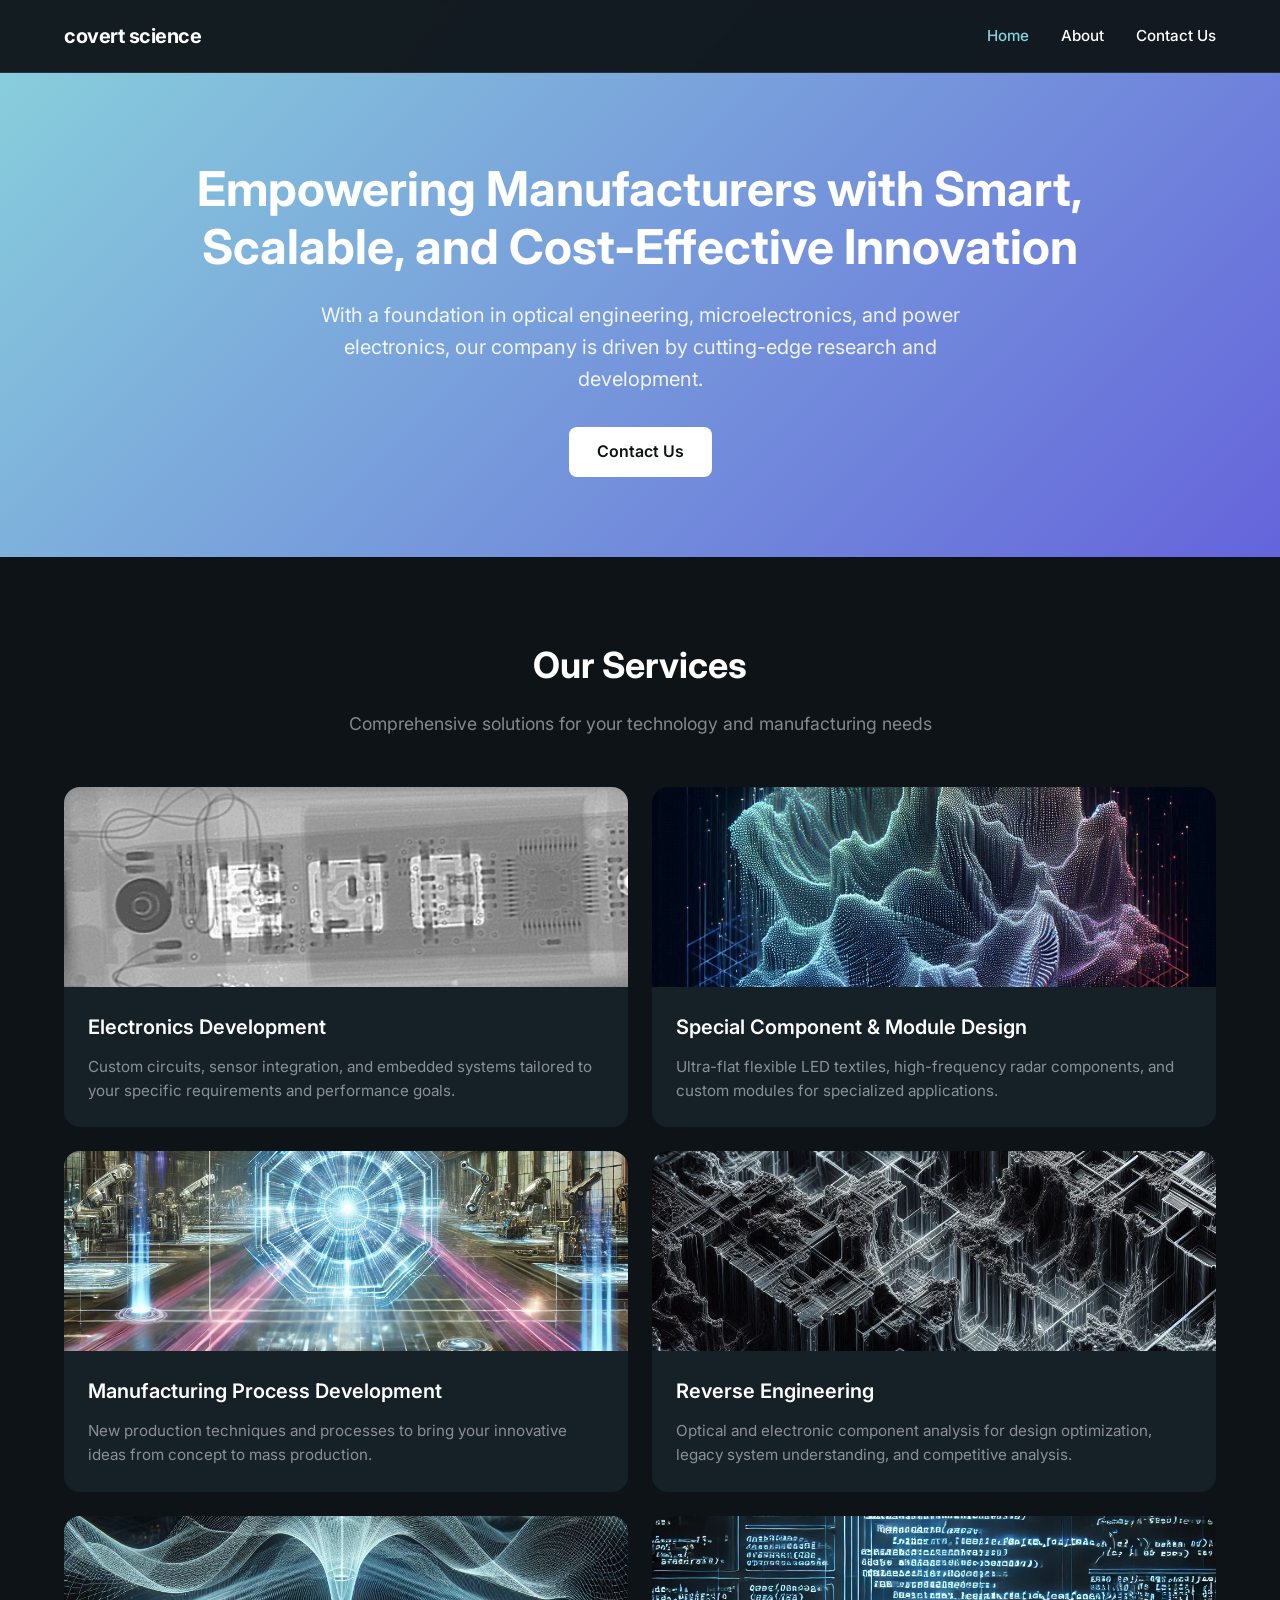
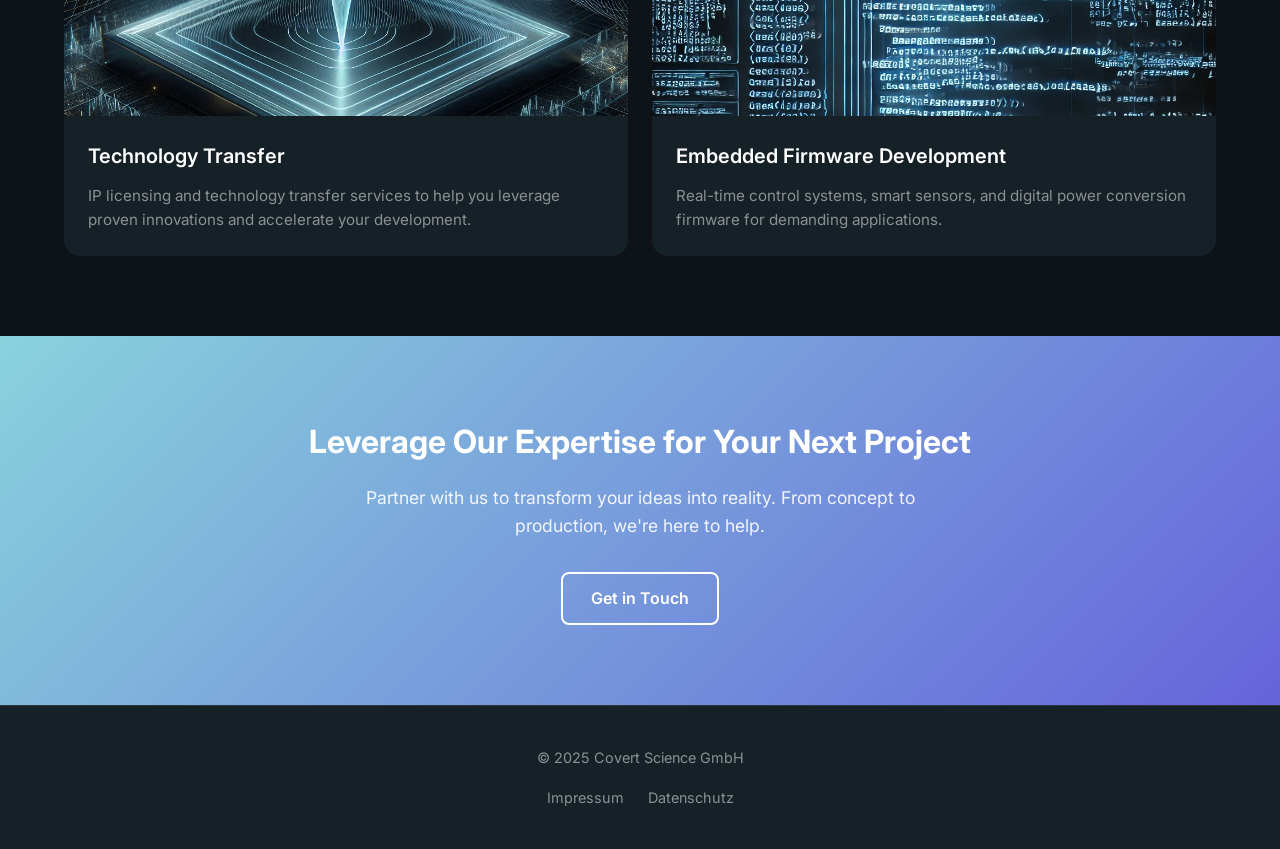
==== index.html @ 9d53fb8f "Initial commit: Covert Science static website Static HTML/CSS recreation of covert.science Framer si" ====
<!DOCTYPE html>
<html lang="en">
<head>
    <meta charset="UTF-8">
    <meta name="viewport" content="width=device-width, initial-scale=1.0">
    <title>Covert Science - Smart, Scalable, and Cost-Effective Innovation</title>
    <meta name="description" content="Empowering Manufacturers with Smart, Scalable, and Cost-Effective Innovation. Optical engineering, microelectronics, power electronics, and advanced materials research.">
    <link rel="icon" type="image/svg+xml" href="images/favicon.svg">
    <link rel="preconnect" href="https://fonts.googleapis.com">
    <link rel="preconnect" href="https://fonts.gstatic.com" crossorigin>
    <link href="https://fonts.googleapis.com/css2?family=Inter:wght@400;500;600;700&display=swap" rel="stylesheet">
    <link rel="stylesheet" href="css/style.css">
</head>
<body>
    <!-- Navigation -->
    <nav class="nav">
        <div class="nav-container">
            <a href="index.html" class="nav-logo">covert science</a>
            <button class="nav-toggle" aria-label="Toggle menu">
                <span></span>
                <span></span>
                <span></span>
            </button>
            <ul class="nav-links">
                <li><a href="index.html" class="active">Home</a></li>
                <li><a href="about-us.html">About</a></li>
                <li><a href="contact-us.html">Contact Us</a></li>
            </ul>
        </div>
    </nav>

    <!-- Hero Section -->
    <section class="hero">
        <div class="hero-content">
            <h1>Empowering Manufacturers with Smart, Scalable, and Cost-Effective Innovation</h1>
            <p>With a foundation in optical engineering, microelectronics, and power electronics, our company is driven by cutting-edge research and development.</p>
            <a href="contact-us.html" class="btn btn-primary">Contact Us</a>
        </div>
    </section>

    <!-- Services Section -->
    <section class="section section-dark">
        <div class="container">
            <h2 class="section-title">Our Services</h2>
            <p class="section-subtitle">Comprehensive solutions for your technology and manufacturing needs</p>

            <div class="services-grid">
                <!-- Electronics Development -->
                <div class="service-card">
                    <img src="images/electronics-development.png" alt="Electronics Development" class="service-card-image">
                    <div class="service-card-content">
                        <h3>Electronics Development</h3>
                        <p>Custom circuits, sensor integration, and embedded systems tailored to your specific requirements and performance goals.</p>
                    </div>
                </div>

                <!-- Special Component & Module Design -->
                <div class="service-card">
                    <img src="images/component-design.jpg" alt="Special Component & Module Design" class="service-card-image">
                    <div class="service-card-content">
                        <h3>Special Component & Module Design</h3>
                        <p>Ultra-flat flexible LED textiles, high-frequency radar components, and custom modules for specialized applications.</p>
                    </div>
                </div>

                <!-- Manufacturing Process Development -->
                <div class="service-card">
                    <img src="images/manufacturing-process.webp" alt="Manufacturing Process Development" class="service-card-image">
                    <div class="service-card-content">
                        <h3>Manufacturing Process Development</h3>
                        <p>New production techniques and processes to bring your innovative ideas from concept to mass production.</p>
                    </div>
                </div>

                <!-- Reverse Engineering -->
                <div class="service-card">
                    <img src="images/reverse-engineering.jpg" alt="Reverse Engineering" class="service-card-image">
                    <div class="service-card-content">
                        <h3>Reverse Engineering</h3>
                        <p>Optical and electronic component analysis for design optimization, legacy system understanding, and competitive analysis.</p>
                    </div>
                </div>

                <!-- Technology Transfer -->
                <div class="service-card">
                    <img src="images/technology-transfer.jpg" alt="Technology Transfer" class="service-card-image">
                    <div class="service-card-content">
                        <h3>Technology Transfer</h3>
                        <p>IP licensing and technology transfer services to help you leverage proven innovations and accelerate your development.</p>
                    </div>
                </div>

                <!-- Embedded Firmware Development -->
                <div class="service-card">
                    <img src="images/firmware-development.webp" alt="Embedded Firmware Development" class="service-card-image">
                    <div class="service-card-content">
                        <h3>Embedded Firmware Development</h3>
                        <p>Real-time control systems, smart sensors, and digital power conversion firmware for demanding applications.</p>
                    </div>
                </div>
            </div>
        </div>
    </section>

    <!-- CTA Section -->
    <section class="cta">
        <div class="container">
            <h2>Leverage Our Expertise for Your Next Project</h2>
            <p>Partner with us to transform your ideas into reality. From concept to production, we're here to help.</p>
            <a href="contact-us.html" class="btn btn-outline">Get in Touch</a>
        </div>
    </section>

    <!-- Footer -->
    <footer class="footer">
        <div class="footer-content">
            <p class="footer-copyright">&copy; 2025 Covert Science GmbH</p>
            <div class="footer-links">
                <a href="impressum.html">Impressum</a>
                <a href="datenschutz.html">Datenschutz</a>
            </div>
        </div>
    </footer>

    <script>
        // Mobile menu toggle
        document.querySelector('.nav-toggle').addEventListener('click', function() {
            document.querySelector('.nav-links').classList.toggle('active');
        });
    </script>
</body>
</html>
---- css/style.css ----
/* CSS Reset and Base Styles */
*, *::before, *::after {
    box-sizing: border-box;
    margin: 0;
    padding: 0;
}

:root {
    --bg-primary: #0d1317;
    --bg-card: #162027;
    --bg-input: #333a3d;
    --accent-cyan: #89d2dc;
    --accent-purple: #6564db;
    --accent-blue: #0099ff;
    --text-white: #ffffff;
    --text-muted: rgba(255, 255, 255, 0.5);
    --text-placeholder: #71828a;
    --gradient: linear-gradient(135deg, var(--accent-cyan) 0%, var(--accent-purple) 100%);
    --font-primary: 'Inter', -apple-system, BlinkMacSystemFont, 'Segoe UI', Roboto, sans-serif;
    --max-width: 1200px;
}

html {
    scroll-behavior: smooth;
}

body {
    font-family: var(--font-primary);
    background-color: var(--bg-primary);
    color: var(--text-white);
    line-height: 1.6;
    min-height: 100vh;
}

a {
    color: var(--accent-blue);
    text-decoration: none;
    transition: opacity 0.2s ease;
}

a:hover {
    opacity: 0.8;
}

img {
    max-width: 100%;
    height: auto;
    display: block;
}

/* Container */
.container {
    max-width: var(--max-width);
    margin: 0 auto;
    padding: 0 24px;
}

/* Navigation */
.nav {
    position: fixed;
    top: 0;
    left: 0;
    right: 0;
    z-index: 1000;
    background: rgba(13, 19, 23, 0.95);
    backdrop-filter: blur(10px);
    border-bottom: 1px solid rgba(255, 255, 255, 0.1);
}

.nav-container {
    max-width: var(--max-width);
    margin: 0 auto;
    padding: 0 24px;
    display: flex;
    justify-content: space-between;
    align-items: center;
    height: 72px;
}

.nav-logo {
    font-size: 1.25rem;
    font-weight: 700;
    color: var(--text-white);
    text-decoration: none;
    letter-spacing: -0.5px;
}

.nav-logo:hover {
    opacity: 1;
}

.nav-links {
    display: flex;
    gap: 32px;
    list-style: none;
}

.nav-links a {
    color: var(--text-white);
    font-size: 0.95rem;
    font-weight: 500;
    text-decoration: none;
    transition: color 0.2s ease;
}

.nav-links a:hover {
    color: var(--accent-cyan);
    opacity: 1;
}

.nav-links a.active {
    color: var(--accent-cyan);
}

/* Mobile Menu */
.nav-toggle {
    display: none;
    flex-direction: column;
    gap: 5px;
    background: none;
    border: none;
    cursor: pointer;
    padding: 5px;
}

.nav-toggle span {
    display: block;
    width: 24px;
    height: 2px;
    background: var(--text-white);
    transition: transform 0.3s ease;
}

/* Hero Section */
.hero {
    background: var(--gradient);
    padding: 160px 24px 80px;
    text-align: center;
    min-height: 500px;
    display: flex;
    align-items: center;
    justify-content: center;
}

.hero-content {
    max-width: 900px;
    margin: 0 auto;
}

.hero h1 {
    font-size: 3rem;
    font-weight: 700;
    line-height: 1.2;
    margin-bottom: 24px;
    color: var(--text-white);
}

.hero p {
    font-size: 1.25rem;
    color: rgba(255, 255, 255, 0.9);
    margin-bottom: 32px;
    max-width: 700px;
    margin-left: auto;
    margin-right: auto;
}

.btn {
    display: inline-block;
    padding: 12px 28px;
    font-size: 1rem;
    font-weight: 600;
    border-radius: 8px;
    cursor: pointer;
    transition: all 0.2s ease;
    text-decoration: none;
    border: none;
}

.btn-primary {
    background: var(--text-white);
    color: var(--bg-primary);
}

.btn-primary:hover {
    background: rgba(255, 255, 255, 0.9);
    transform: translateY(-2px);
    opacity: 1;
}

.btn-outline {
    background: transparent;
    color: var(--text-white);
    border: 2px solid var(--text-white);
}

.btn-outline:hover {
    background: var(--text-white);
    color: var(--bg-primary);
    opacity: 1;
}

/* Section Styling */
.section {
    padding: 80px 24px;
}

.section-dark {
    background: var(--bg-primary);
}

.section-card {
    background: var(--bg-card);
}

.section-title {
    font-size: 2.25rem;
    font-weight: 700;
    text-align: center;
    margin-bottom: 16px;
}

.section-subtitle {
    font-size: 1.1rem;
    color: var(--text-muted);
    text-align: center;
    max-width: 600px;
    margin: 0 auto 48px;
}

/* Services Grid */
.services-grid {
    display: grid;
    grid-template-columns: repeat(2, 1fr);
    gap: 24px;
    max-width: var(--max-width);
    margin: 0 auto;
}

.service-card {
    background: var(--bg-card);
    border-radius: 16px;
    overflow: hidden;
    transition: transform 0.3s ease, box-shadow 0.3s ease;
}

.service-card:hover {
    transform: translateY(-4px);
    box-shadow: 0 20px 40px rgba(0, 0, 0, 0.3);
}

.service-card-image {
    width: 100%;
    height: 200px;
    object-fit: cover;
}

.service-card-content {
    padding: 24px;
}

.service-card h3 {
    font-size: 1.25rem;
    font-weight: 600;
    margin-bottom: 12px;
    color: var(--text-white);
}

.service-card p {
    font-size: 0.95rem;
    color: var(--text-muted);
    line-height: 1.6;
}

/* CTA Section */
.cta {
    background: var(--gradient);
    padding: 80px 24px;
    text-align: center;
}

.cta h2 {
    font-size: 2rem;
    font-weight: 700;
    margin-bottom: 16px;
    color: var(--text-white);
}

.cta p {
    font-size: 1.1rem;
    color: rgba(255, 255, 255, 0.9);
    max-width: 600px;
    margin: 0 auto 32px;
}

/* About Page */
.about-hero {
    background: var(--gradient);
    padding: 160px 24px 80px;
    text-align: center;
}

.about-hero h1 {
    font-size: 2.5rem;
    font-weight: 700;
    margin-bottom: 16px;
}

.about-hero p {
    font-size: 1.1rem;
    color: rgba(255, 255, 255, 0.9);
    max-width: 700px;
    margin: 0 auto;
}

.about-content {
    max-width: 800px;
    margin: 0 auto;
}

.about-section {
    margin-bottom: 48px;
}

.about-section h2 {
    font-size: 1.5rem;
    font-weight: 600;
    margin-bottom: 16px;
    color: var(--accent-cyan);
}

.about-section p {
    font-size: 1rem;
    color: var(--text-muted);
    line-height: 1.8;
    margin-bottom: 16px;
}

.about-section ul {
    list-style: none;
    padding: 0;
}

.about-section li {
    font-size: 1rem;
    color: var(--text-muted);
    padding: 8px 0;
    padding-left: 24px;
    position: relative;
}

.about-section li::before {
    content: '';
    position: absolute;
    left: 0;
    top: 50%;
    transform: translateY(-50%);
    width: 8px;
    height: 8px;
    background: var(--gradient);
    border-radius: 50%;
}

/* Contact Page */
.contact-hero {
    background: var(--gradient);
    padding: 160px 24px 80px;
    text-align: center;
}

.contact-hero h1 {
    font-size: 2.5rem;
    font-weight: 700;
    margin-bottom: 16px;
}

.contact-hero p {
    font-size: 1.1rem;
    color: rgba(255, 255, 255, 0.9);
}

.contact-form-container {
    max-width: 600px;
    margin: 0 auto;
}

.form-group {
    margin-bottom: 24px;
}

.form-group label {
    display: block;
    font-size: 0.9rem;
    font-weight: 500;
    margin-bottom: 8px;
    color: var(--text-white);
}

.form-group input,
.form-group textarea {
    width: 100%;
    padding: 12px 16px;
    font-size: 1rem;
    font-family: var(--font-primary);
    background: var(--bg-input);
    border: 2px solid transparent;
    border-radius: 8px;
    color: var(--text-white);
    transition: border-color 0.2s ease;
}

.form-group input::placeholder,
.form-group textarea::placeholder {
    color: var(--text-placeholder);
}

.form-group input:focus,
.form-group textarea:focus {
    outline: none;
    border-color: var(--accent-blue);
}

.form-group textarea {
    min-height: 150px;
    resize: vertical;
}

.form-submit {
    text-align: center;
}

.form-submit .btn {
    min-width: 240px;
    height: 50px;
}

/* Legal Pages */
.legal-hero {
    background: var(--gradient);
    padding: 160px 24px 60px;
    text-align: center;
}

.legal-hero h1 {
    font-size: 2.5rem;
    font-weight: 700;
}

.legal-content {
    max-width: 800px;
    margin: 0 auto;
}

.legal-content h2 {
    font-size: 1.5rem;
    font-weight: 600;
    margin-top: 40px;
    margin-bottom: 16px;
    color: var(--accent-cyan);
}

.legal-content h3 {
    font-size: 1.25rem;
    font-weight: 600;
    margin-top: 32px;
    margin-bottom: 12px;
    color: var(--text-white);
}

.legal-content p {
    font-size: 1rem;
    color: var(--text-muted);
    line-height: 1.8;
    margin-bottom: 16px;
}

.legal-content ul {
    list-style: disc;
    padding-left: 24px;
    margin-bottom: 16px;
}

.legal-content li {
    font-size: 1rem;
    color: var(--text-muted);
    line-height: 1.8;
    margin-bottom: 8px;
}

.legal-content a {
    color: var(--accent-blue);
    text-decoration: underline;
}

/* Footer */
.footer {
    background: var(--bg-card);
    padding: 40px 24px;
    text-align: center;
    border-top: 1px solid rgba(255, 255, 255, 0.1);
}

.footer-content {
    max-width: var(--max-width);
    margin: 0 auto;
}

.footer-copyright {
    font-size: 0.9rem;
    color: var(--text-muted);
    margin-bottom: 16px;
}

.footer-links {
    display: flex;
    justify-content: center;
    gap: 24px;
}

.footer-links a {
    font-size: 0.9rem;
    color: var(--text-muted);
    text-decoration: none;
    transition: color 0.2s ease;
}

.footer-links a:hover {
    color: var(--text-white);
    opacity: 1;
}

/* Page Header (for inner pages) */
.page-header {
    padding-top: 72px;
}

/* Responsive Design */
@media (max-width: 1024px) {
    .hero h1 {
        font-size: 2.5rem;
    }

    .services-grid {
        gap: 20px;
    }

    .section-title {
        font-size: 2rem;
    }
}

@media (max-width: 768px) {
    .nav-links {
        display: none;
        position: absolute;
        top: 72px;
        left: 0;
        right: 0;
        background: rgba(13, 19, 23, 0.98);
        flex-direction: column;
        padding: 24px;
        gap: 16px;
        border-bottom: 1px solid rgba(255, 255, 255, 0.1);
    }

    .nav-links.active {
        display: flex;
    }

    .nav-toggle {
        display: flex;
    }

    .hero {
        padding: 140px 20px 60px;
        min-height: auto;
    }

    .hero h1 {
        font-size: 2rem;
    }

    .hero p {
        font-size: 1rem;
    }

    .section {
        padding: 60px 20px;
    }

    .section-title {
        font-size: 1.75rem;
    }

    .services-grid {
        grid-template-columns: 1fr;
        gap: 16px;
    }

    .service-card-image {
        height: 180px;
    }

    .cta h2 {
        font-size: 1.5rem;
    }

    .about-hero h1,
    .contact-hero h1,
    .legal-hero h1 {
        font-size: 2rem;
    }

    .footer-links {
        flex-direction: column;
        gap: 12px;
    }
}

@media (max-width: 480px) {
    .nav-container {
        padding: 0 16px;
    }

    .hero h1 {
        font-size: 1.75rem;
    }

    .btn {
        padding: 10px 24px;
        font-size: 0.95rem;
    }

    .service-card-content {
        padding: 20px;
    }

    .service-card h3 {
        font-size: 1.1rem;
    }
}
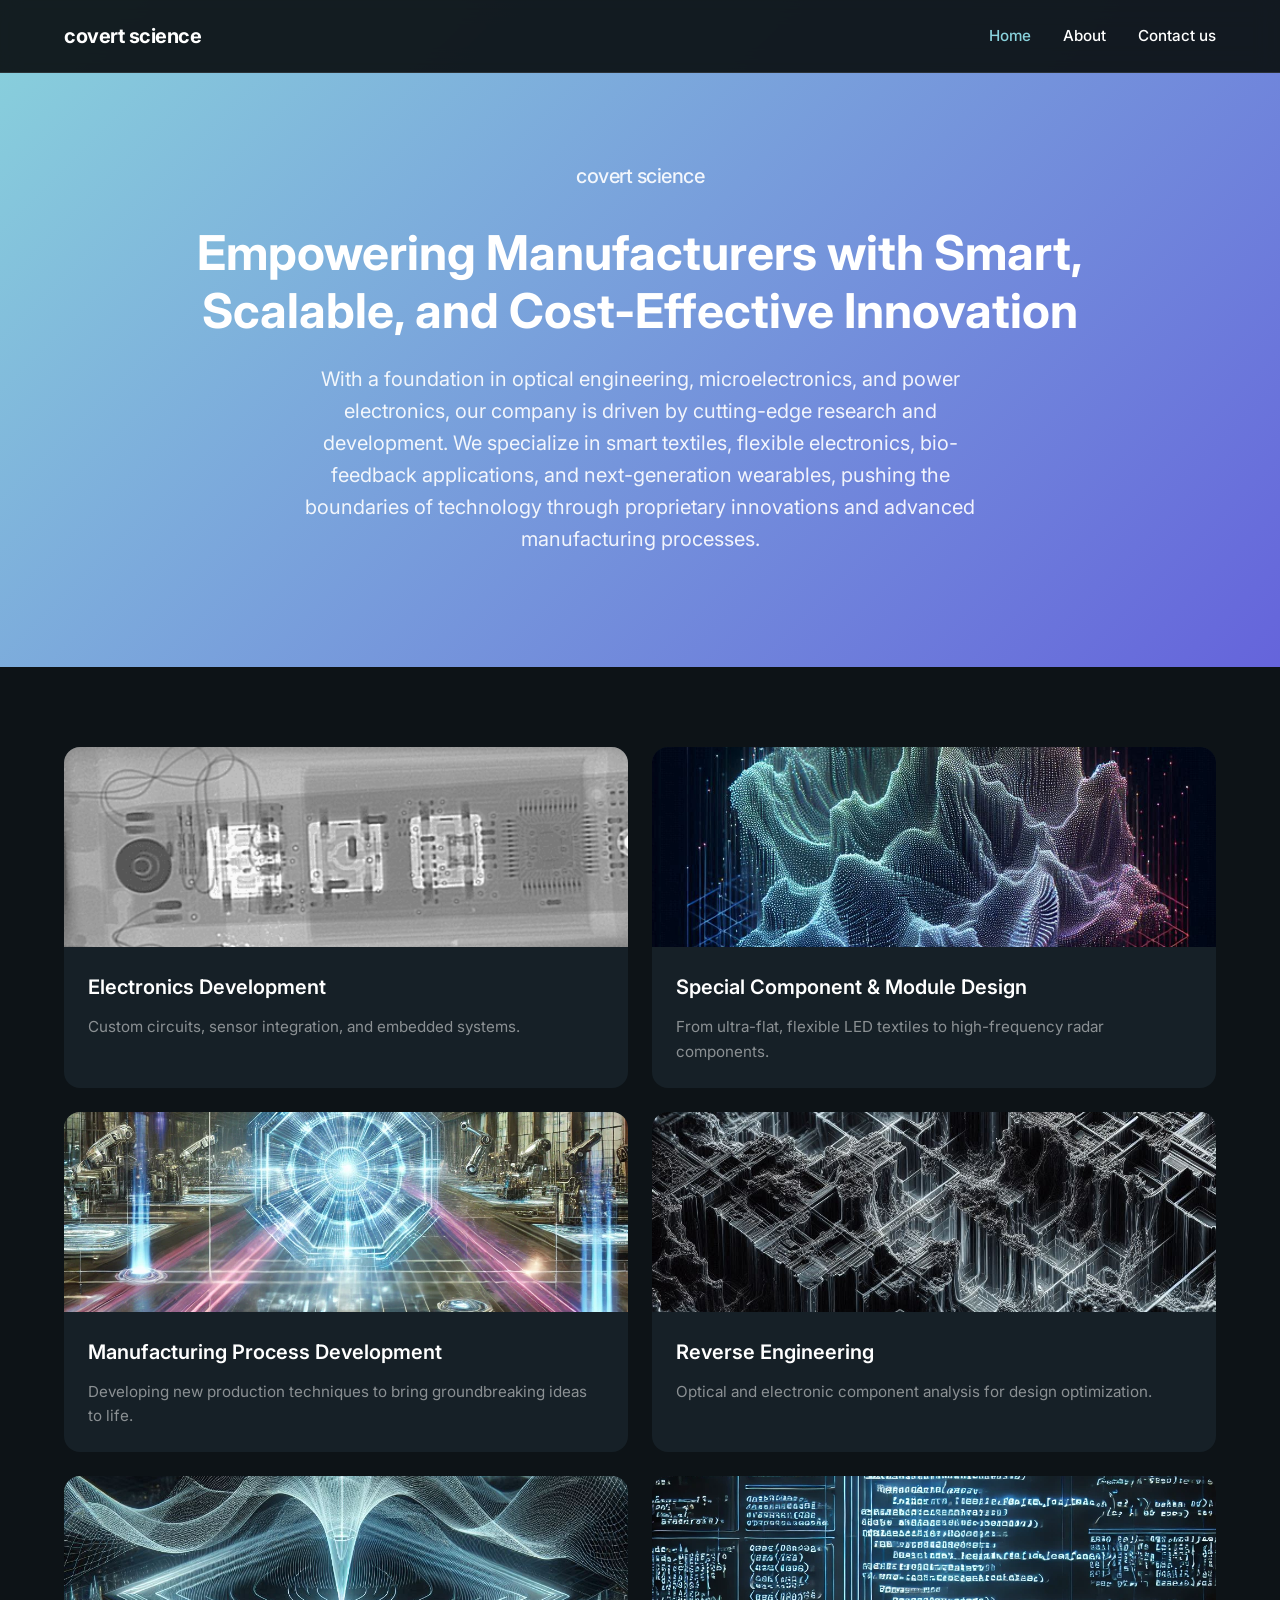
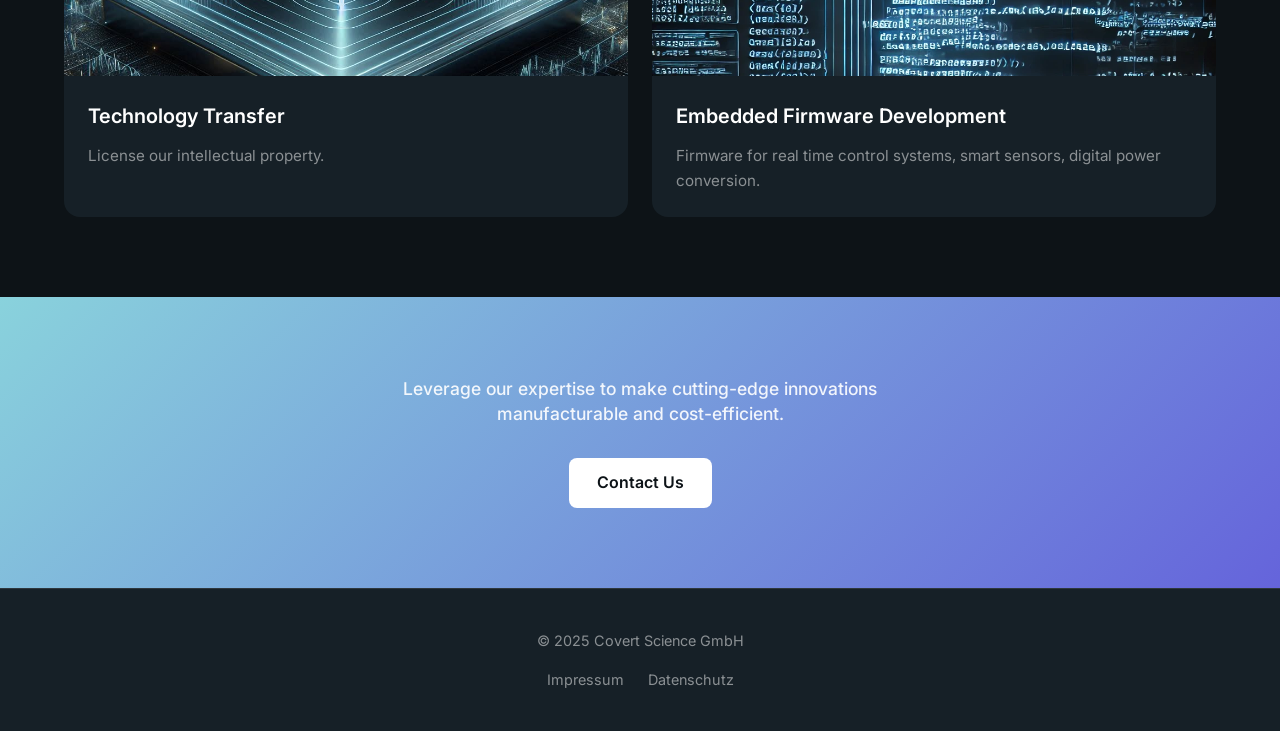
==== commit 9d7bcb42: "Fix content to match original covert.science site - Add "covert science" brand text to hero section " ====
--- a/index.html
+++ b/index.html
@@ -24,7 +24,7 @@
             <ul class="nav-links">
                 <li><a href="index.html" class="active">Home</a></li>
                 <li><a href="about-us.html">About</a></li>
-                <li><a href="contact-us.html">Contact Us</a></li>
+                <li><a href="contact-us.html">Contact us</a></li>
             </ul>
         </div>
     </nav>
@@ -32,25 +32,22 @@
     <!-- Hero Section -->
     <section class="hero">
         <div class="hero-content">
+            <p class="hero-brand">covert science</p>
             <h1>Empowering Manufacturers with Smart, Scalable, and Cost-Effective Innovation</h1>
-            <p>With a foundation in optical engineering, microelectronics, and power electronics, our company is driven by cutting-edge research and development.</p>
-            <a href="contact-us.html" class="btn btn-primary">Contact Us</a>
+            <p>With a foundation in optical engineering, microelectronics, and power electronics, our company is driven by cutting-edge research and development. We specialize in smart textiles, flexible electronics, bio-feedback applications, and next-generation wearables, pushing the boundaries of technology through proprietary innovations and advanced manufacturing processes.</p>
         </div>
     </section>
 
     <!-- Services Section -->
     <section class="section section-dark">
         <div class="container">
-            <h2 class="section-title">Our Services</h2>
-            <p class="section-subtitle">Comprehensive solutions for your technology and manufacturing needs</p>
-
             <div class="services-grid">
                 <!-- Electronics Development -->
                 <div class="service-card">
                     <img src="images/electronics-development.png" alt="Electronics Development" class="service-card-image">
                     <div class="service-card-content">
                         <h3>Electronics Development</h3>
-                        <p>Custom circuits, sensor integration, and embedded systems tailored to your specific requirements and performance goals.</p>
+                        <p>Custom circuits, sensor integration, and embedded systems.</p>
                     </div>
                 </div>
 
@@ -59,7 +56,7 @@
                     <img src="images/component-design.jpg" alt="Special Component & Module Design" class="service-card-image">
                     <div class="service-card-content">
                         <h3>Special Component & Module Design</h3>
-                        <p>Ultra-flat flexible LED textiles, high-frequency radar components, and custom modules for specialized applications.</p>
+                        <p>From ultra-flat, flexible LED textiles to high-frequency radar components.</p>
                     </div>
                 </div>
 
@@ -68,7 +65,7 @@
                     <img src="images/manufacturing-process.webp" alt="Manufacturing Process Development" class="service-card-image">
                     <div class="service-card-content">
                         <h3>Manufacturing Process Development</h3>
-                        <p>New production techniques and processes to bring your innovative ideas from concept to mass production.</p>
+                        <p>Developing new production techniques to bring groundbreaking ideas to life.</p>
                     </div>
                 </div>
 
@@ -77,7 +74,7 @@
                     <img src="images/reverse-engineering.jpg" alt="Reverse Engineering" class="service-card-image">
                     <div class="service-card-content">
                         <h3>Reverse Engineering</h3>
-                        <p>Optical and electronic component analysis for design optimization, legacy system understanding, and competitive analysis.</p>
+                        <p>Optical and electronic component analysis for design optimization.</p>
                     </div>
                 </div>
 
@@ -86,7 +83,7 @@
                     <img src="images/technology-transfer.jpg" alt="Technology Transfer" class="service-card-image">
                     <div class="service-card-content">
                         <h3>Technology Transfer</h3>
-                        <p>IP licensing and technology transfer services to help you leverage proven innovations and accelerate your development.</p>
+                        <p>License our intellectual property.</p>
                     </div>
                 </div>
 
@@ -95,7 +92,7 @@
                     <img src="images/firmware-development.webp" alt="Embedded Firmware Development" class="service-card-image">
                     <div class="service-card-content">
                         <h3>Embedded Firmware Development</h3>
-                        <p>Real-time control systems, smart sensors, and digital power conversion firmware for demanding applications.</p>
+                        <p>Firmware for real time control systems, smart sensors, digital power conversion.</p>
                     </div>
                 </div>
             </div>
@@ -105,9 +102,8 @@
     <!-- CTA Section -->
     <section class="cta">
         <div class="container">
-            <h2>Leverage Our Expertise for Your Next Project</h2>
-            <p>Partner with us to transform your ideas into reality. From concept to production, we're here to help.</p>
-            <a href="contact-us.html" class="btn btn-outline">Get in Touch</a>
+            <p class="cta-text">Leverage our expertise to make cutting-edge innovations manufacturable and cost-efficient.</p>
+            <a href="contact-us.html" class="btn btn-primary">Contact Us</a>
         </div>
     </section>
 
--- a/css/style.css
+++ b/css/style.css
@@ -147,6 +147,14 @@
     margin: 0 auto;
 }
 
+.hero-brand {
+    font-size: 1.5rem;
+    font-weight: 500;
+    color: var(--text-white);
+    margin-bottom: 16px;
+    letter-spacing: -0.5px;
+}
+
 .hero h1 {
     font-size: 3rem;
     font-weight: 700;
@@ -290,6 +298,15 @@
     color: rgba(255, 255, 255, 0.9);
     max-width: 600px;
     margin: 0 auto 32px;
+}
+
+.cta-text {
+    font-size: 1.5rem;
+    font-weight: 500;
+    color: var(--text-white);
+    max-width: 700px;
+    margin: 0 auto 32px;
+    line-height: 1.4;
 }
 
 /* About Page */
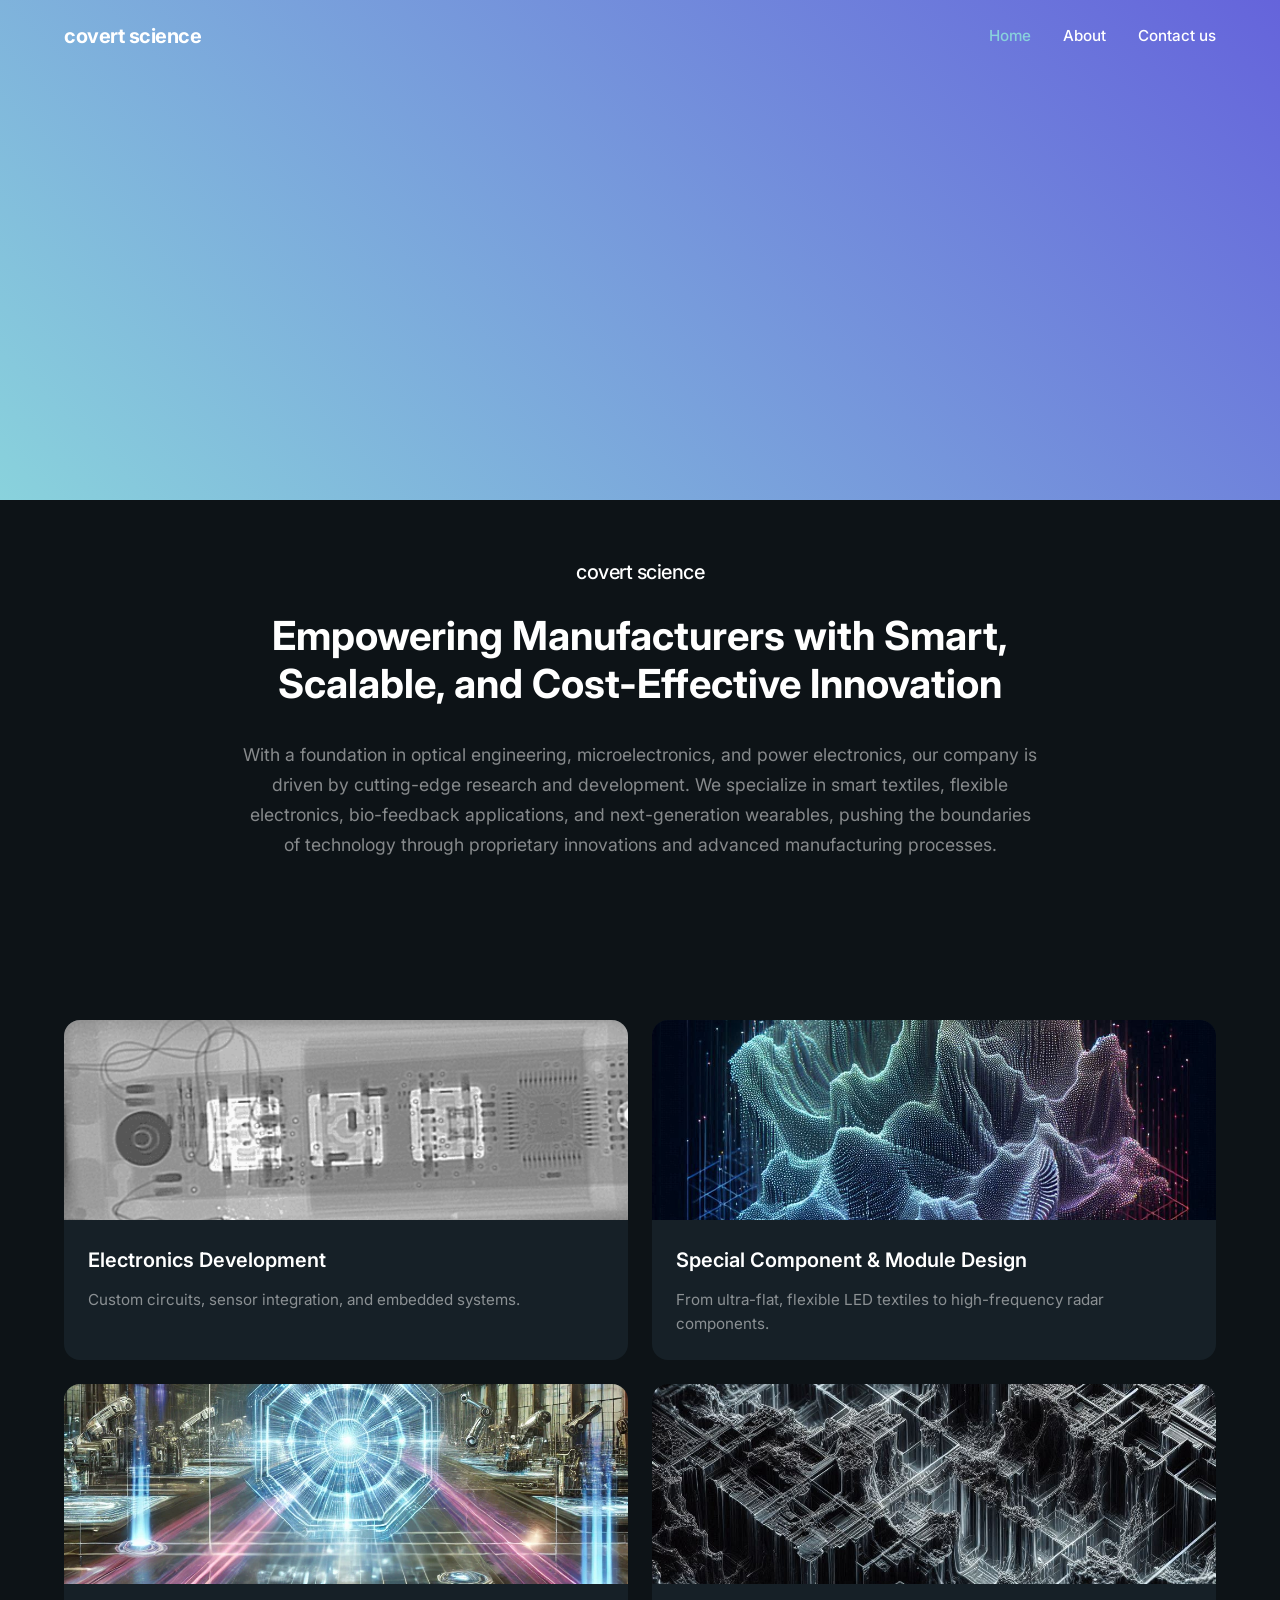
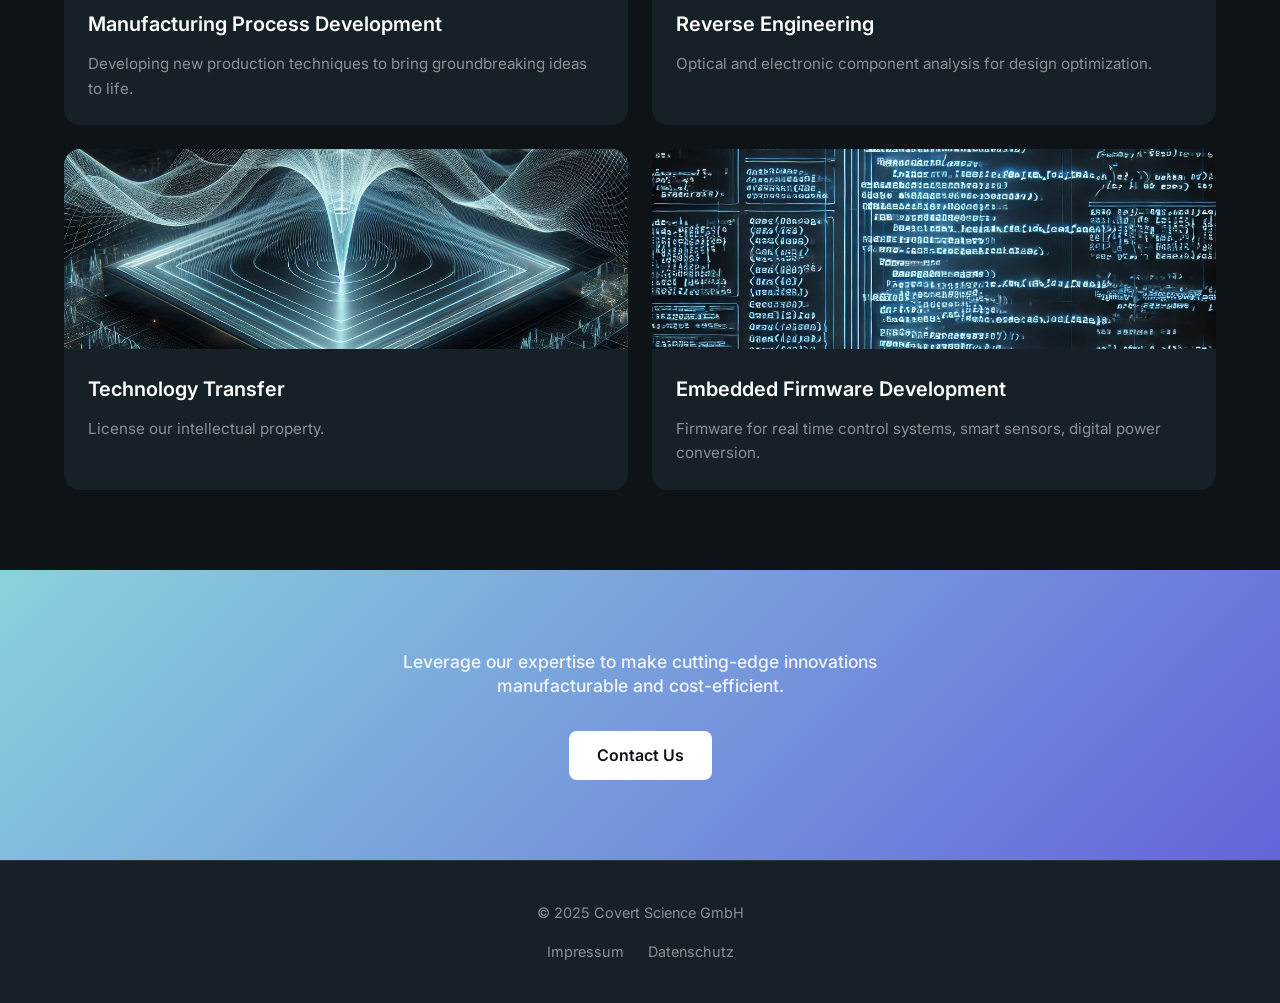
==== commit da22d4cb: "Fix hero section layout to match original Framer site - Split hero into gradient banner (500px) + da" ====
--- a/index.html
+++ b/index.html
@@ -29,12 +29,15 @@
         </div>
     </nav>
 
-    <!-- Hero Section -->
-    <section class="hero">
-        <div class="hero-content">
+    <!-- Hero Gradient Banner -->
+    <section class="hero-gradient"></section>
+
+    <!-- Hero Content Section -->
+    <section class="hero-content-section">
+        <div class="container">
             <p class="hero-brand">covert science</p>
-            <h1>Empowering Manufacturers with Smart, Scalable, and Cost-Effective Innovation</h1>
-            <p>With a foundation in optical engineering, microelectronics, and power electronics, our company is driven by cutting-edge research and development. We specialize in smart textiles, flexible electronics, bio-feedback applications, and next-generation wearables, pushing the boundaries of technology through proprietary innovations and advanced manufacturing processes.</p>
+            <h1 class="hero-headline">Empowering Manufacturers with Smart, Scalable, and Cost-Effective Innovation</h1>
+            <p class="hero-description">With a foundation in optical engineering, microelectronics, and power electronics, our company is driven by cutting-edge research and development. We specialize in smart textiles, flexible electronics, bio-feedback applications, and next-generation wearables, pushing the boundaries of technology through proprietary innovations and advanced manufacturing processes.</p>
         </div>
     </section>
 
--- a/css/style.css
+++ b/css/style.css
@@ -55,13 +55,19 @@
     padding: 0 24px;
 }
 
-/* Navigation */
+/* Navigation - Homepage */
 .nav {
-    position: fixed;
+    position: absolute;
     top: 0;
     left: 0;
     right: 0;
     z-index: 1000;
+    background: transparent;
+}
+
+/* Navigation - Inner pages (fixed with background) */
+.nav-fixed {
+    position: fixed;
     background: rgba(13, 19, 23, 0.95);
     backdrop-filter: blur(10px);
     border-bottom: 1px solid rgba(255, 255, 255, 0.1);
@@ -131,45 +137,45 @@
     transition: transform 0.3s ease;
 }
 
-/* Hero Section */
-.hero {
-    background: var(--gradient);
-    padding: 160px 24px 80px;
-    text-align: center;
-    min-height: 500px;
-    display: flex;
-    align-items: center;
-    justify-content: center;
-}
-
-.hero-content {
-    max-width: 900px;
-    margin: 0 auto;
+/* Hero Gradient Banner */
+.hero-gradient {
+    background: linear-gradient(45deg, var(--accent-cyan) 0%, var(--accent-purple) 100%);
+    height: 500px;
+    width: 100%;
+}
+
+/* Hero Content Section */
+.hero-content-section {
+    background: var(--bg-primary);
+    padding: 56px 24px 80px;
+    text-align: center;
 }
 
 .hero-brand {
-    font-size: 1.5rem;
+    font-size: 1.25rem;
     font-weight: 500;
     color: var(--text-white);
-    margin-bottom: 16px;
+    margin-bottom: 24px;
     letter-spacing: -0.5px;
 }
 
-.hero h1 {
-    font-size: 3rem;
+.hero-headline {
+    font-size: 2.5rem;
     font-weight: 700;
     line-height: 1.2;
-    margin-bottom: 24px;
-    color: var(--text-white);
-}
-
-.hero p {
-    font-size: 1.25rem;
-    color: rgba(255, 255, 255, 0.9);
     margin-bottom: 32px;
-    max-width: 700px;
+    color: var(--text-white);
+    max-width: 900px;
     margin-left: auto;
     margin-right: auto;
+}
+
+.hero-description {
+    font-size: 1.1rem;
+    color: var(--text-muted);
+    line-height: 1.7;
+    max-width: 800px;
+    margin: 0 auto;
 }
 
 .btn {
@@ -552,8 +558,8 @@
 
 /* Responsive Design */
 @media (max-width: 1024px) {
-    .hero h1 {
-        font-size: 2.5rem;
+    .hero-headline {
+        font-size: 2.25rem;
     }
 
     .services-grid {
@@ -587,16 +593,20 @@
         display: flex;
     }
 
-    .hero {
-        padding: 140px 20px 60px;
-        min-height: auto;
-    }
-
-    .hero h1 {
-        font-size: 2rem;
-    }
-
-    .hero p {
+    .hero-gradient {
+        height: 350px;
+    }
+
+    .hero-content-section {
+        padding: 40px 20px 60px;
+    }
+
+    .hero-headline {
+        font-size: 1.75rem;
+        margin-bottom: 24px;
+    }
+
+    .hero-description {
         font-size: 1rem;
     }
 
@@ -619,6 +629,10 @@
 
     .cta h2 {
         font-size: 1.5rem;
+    }
+
+    .cta-text {
+        font-size: 1.25rem;
     }
 
     .about-hero h1,
@@ -638,8 +652,12 @@
         padding: 0 16px;
     }
 
-    .hero h1 {
-        font-size: 1.75rem;
+    .hero-gradient {
+        height: 280px;
+    }
+
+    .hero-headline {
+        font-size: 1.5rem;
     }
 
     .btn {
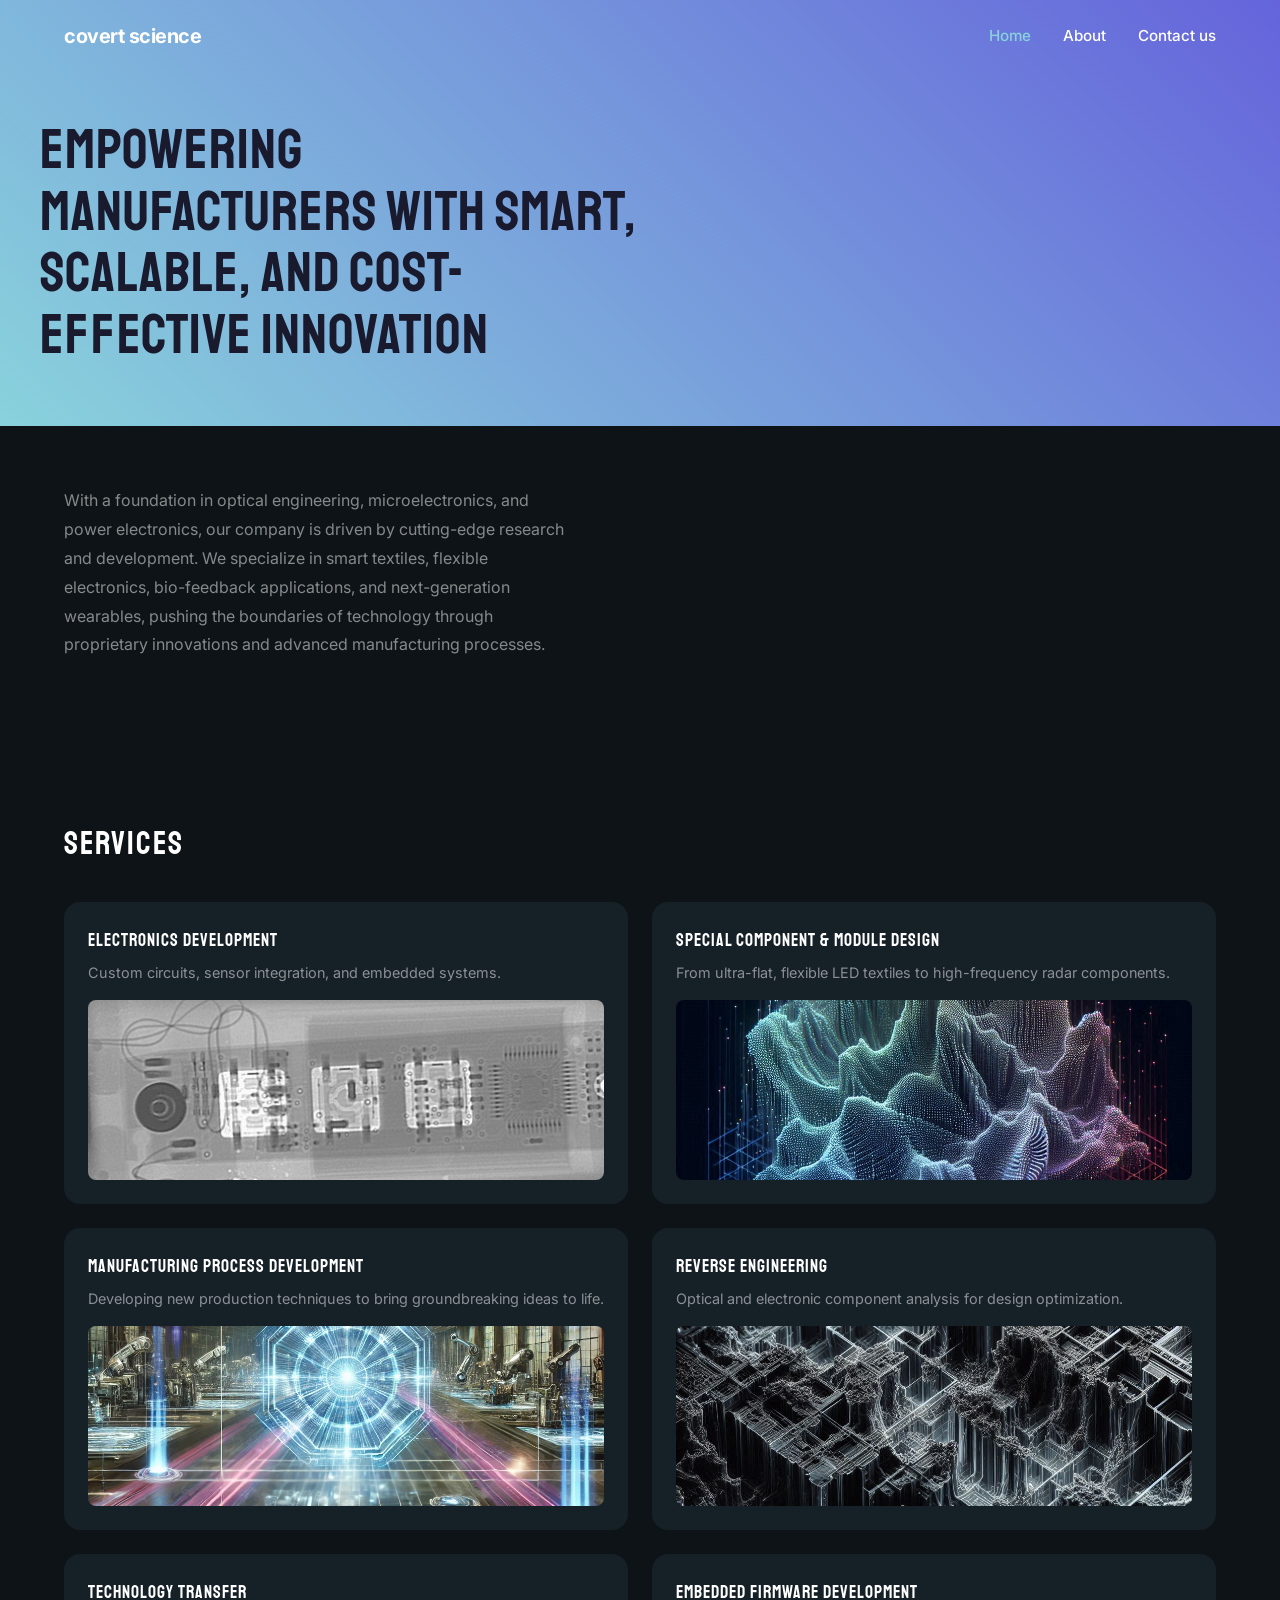
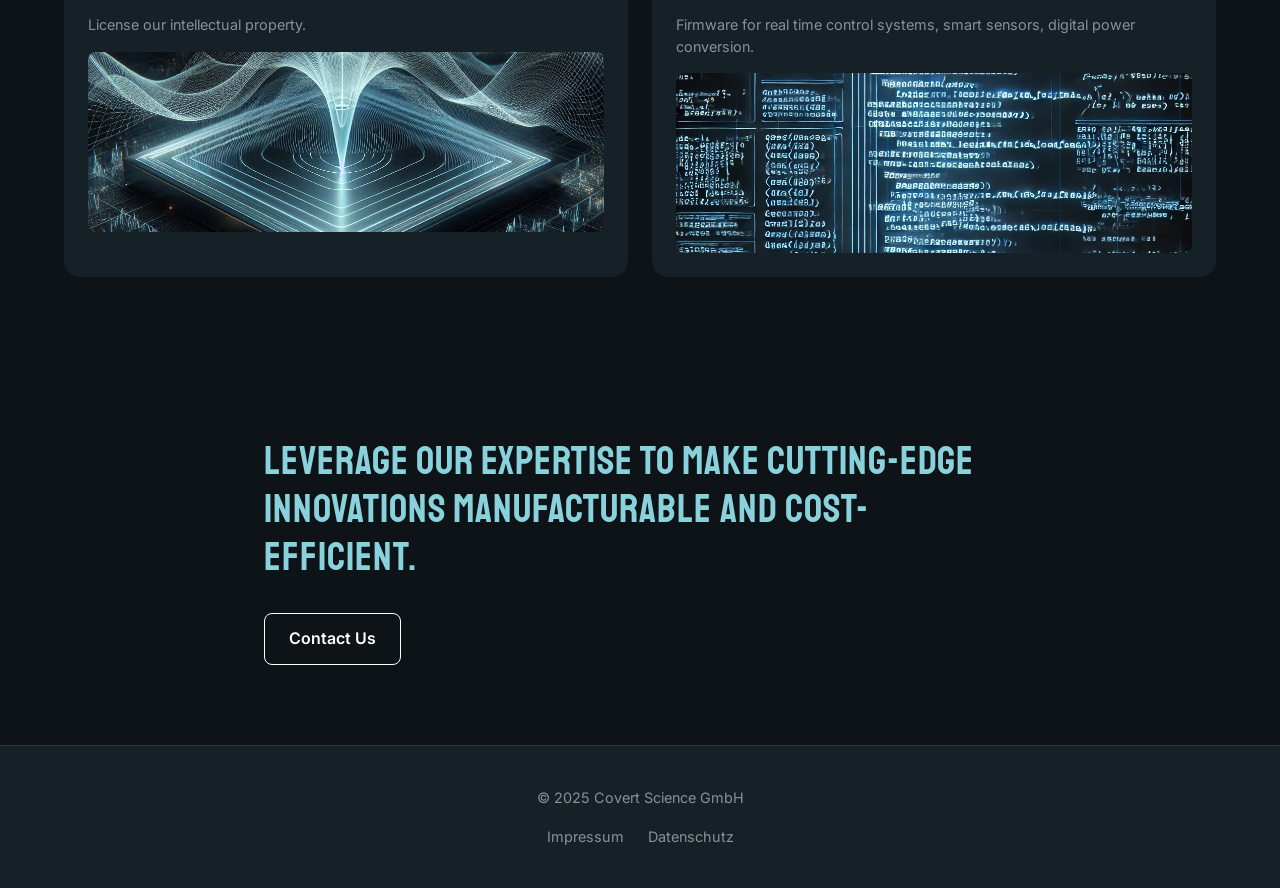
==== commit bba86738: "Major visual overhaul to match original Framer site - Add Staatliches display font for headlines (up" ====
--- a/index.html
+++ b/index.html
@@ -8,7 +8,7 @@
     <link rel="icon" type="image/svg+xml" href="images/favicon.svg">
     <link rel="preconnect" href="https://fonts.googleapis.com">
     <link rel="preconnect" href="https://fonts.gstatic.com" crossorigin>
-    <link href="https://fonts.googleapis.com/css2?family=Inter:wght@400;500;600;700&display=swap" rel="stylesheet">
+    <link href="https://fonts.googleapis.com/css2?family=Inter:wght@400;500;600;700&family=Staatliches&display=swap" rel="stylesheet">
     <link rel="stylesheet" href="css/style.css">
 </head>
 <body>
@@ -29,74 +29,77 @@
         </div>
     </nav>
 
-    <!-- Hero Gradient Banner -->
-    <section class="hero-gradient"></section>
+    <!-- Hero Section with Gradient -->
+    <section class="hero">
+        <div class="hero-inner">
+            <h1 class="hero-headline">Empowering Manufacturers with Smart, Scalable, and Cost-Effective Innovation</h1>
+        </div>
+    </section>
 
-    <!-- Hero Content Section -->
-    <section class="hero-content-section">
+    <!-- Description Section -->
+    <section class="description-section">
         <div class="container">
-            <p class="hero-brand">covert science</p>
-            <h1 class="hero-headline">Empowering Manufacturers with Smart, Scalable, and Cost-Effective Innovation</h1>
-            <p class="hero-description">With a foundation in optical engineering, microelectronics, and power electronics, our company is driven by cutting-edge research and development. We specialize in smart textiles, flexible electronics, bio-feedback applications, and next-generation wearables, pushing the boundaries of technology through proprietary innovations and advanced manufacturing processes.</p>
+            <p class="description-text">With a foundation in optical engineering, microelectronics, and power electronics, our company is driven by cutting-edge research and development. We specialize in smart textiles, flexible electronics, bio-feedback applications, and next-generation wearables, pushing the boundaries of technology through proprietary innovations and advanced manufacturing processes.</p>
         </div>
     </section>
 
     <!-- Services Section -->
     <section class="section section-dark">
         <div class="container">
+            <h2 class="services-heading">Services</h2>
             <div class="services-grid">
                 <!-- Electronics Development -->
                 <div class="service-card">
-                    <img src="images/electronics-development.png" alt="Electronics Development" class="service-card-image">
                     <div class="service-card-content">
                         <h3>Electronics Development</h3>
                         <p>Custom circuits, sensor integration, and embedded systems.</p>
                     </div>
+                    <img src="images/electronics-development.png" alt="Electronics Development" class="service-card-image">
                 </div>
 
                 <!-- Special Component & Module Design -->
                 <div class="service-card">
-                    <img src="images/component-design.jpg" alt="Special Component & Module Design" class="service-card-image">
                     <div class="service-card-content">
                         <h3>Special Component & Module Design</h3>
                         <p>From ultra-flat, flexible LED textiles to high-frequency radar components.</p>
                     </div>
+                    <img src="images/component-design.jpg" alt="Special Component & Module Design" class="service-card-image">
                 </div>
 
                 <!-- Manufacturing Process Development -->
                 <div class="service-card">
-                    <img src="images/manufacturing-process.webp" alt="Manufacturing Process Development" class="service-card-image">
                     <div class="service-card-content">
                         <h3>Manufacturing Process Development</h3>
                         <p>Developing new production techniques to bring groundbreaking ideas to life.</p>
                     </div>
+                    <img src="images/manufacturing-process.webp" alt="Manufacturing Process Development" class="service-card-image">
                 </div>
 
                 <!-- Reverse Engineering -->
                 <div class="service-card">
-                    <img src="images/reverse-engineering.jpg" alt="Reverse Engineering" class="service-card-image">
                     <div class="service-card-content">
                         <h3>Reverse Engineering</h3>
                         <p>Optical and electronic component analysis for design optimization.</p>
                     </div>
+                    <img src="images/reverse-engineering.jpg" alt="Reverse Engineering" class="service-card-image">
                 </div>
 
                 <!-- Technology Transfer -->
                 <div class="service-card">
-                    <img src="images/technology-transfer.jpg" alt="Technology Transfer" class="service-card-image">
                     <div class="service-card-content">
                         <h3>Technology Transfer</h3>
                         <p>License our intellectual property.</p>
                     </div>
+                    <img src="images/technology-transfer.jpg" alt="Technology Transfer" class="service-card-image">
                 </div>
 
                 <!-- Embedded Firmware Development -->
                 <div class="service-card">
-                    <img src="images/firmware-development.webp" alt="Embedded Firmware Development" class="service-card-image">
                     <div class="service-card-content">
                         <h3>Embedded Firmware Development</h3>
                         <p>Firmware for real time control systems, smart sensors, digital power conversion.</p>
                     </div>
+                    <img src="images/firmware-development.webp" alt="Embedded Firmware Development" class="service-card-image">
                 </div>
             </div>
         </div>
--- a/css/style.css
+++ b/css/style.css
@@ -17,6 +17,7 @@
     --text-placeholder: #71828a;
     --gradient: linear-gradient(135deg, var(--accent-cyan) 0%, var(--accent-purple) 100%);
     --font-primary: 'Inter', -apple-system, BlinkMacSystemFont, 'Segoe UI', Roboto, sans-serif;
+    --font-display: 'Staatliches', cursive;
     --max-width: 1200px;
 }
 
@@ -137,45 +138,43 @@
     transition: transform 0.3s ease;
 }
 
-/* Hero Gradient Banner */
-.hero-gradient {
+/* Hero Section */
+.hero {
     background: linear-gradient(45deg, var(--accent-cyan) 0%, var(--accent-purple) 100%);
-    height: 500px;
+    min-height: 400px;
+    padding: 120px 24px 60px;
+    display: flex;
+    align-items: flex-end;
+}
+
+.hero-inner {
+    max-width: var(--max-width);
+    margin: 0 auto;
     width: 100%;
 }
 
-/* Hero Content Section */
-.hero-content-section {
+.hero-headline {
+    font-family: var(--font-display);
+    font-size: 3.5rem;
+    font-weight: 400;
+    line-height: 1.1;
+    color: #1a1a2e;
+    max-width: 600px;
+    text-transform: uppercase;
+    letter-spacing: 1px;
+}
+
+/* Description Section */
+.description-section {
     background: var(--bg-primary);
-    padding: 56px 24px 80px;
-    text-align: center;
-}
-
-.hero-brand {
-    font-size: 1.25rem;
-    font-weight: 500;
-    color: var(--text-white);
-    margin-bottom: 24px;
-    letter-spacing: -0.5px;
-}
-
-.hero-headline {
-    font-size: 2.5rem;
-    font-weight: 700;
-    line-height: 1.2;
-    margin-bottom: 32px;
-    color: var(--text-white);
-    max-width: 900px;
-    margin-left: auto;
-    margin-right: auto;
-}
-
-.hero-description {
-    font-size: 1.1rem;
-    color: var(--text-muted);
-    line-height: 1.7;
-    max-width: 800px;
-    margin: 0 auto;
+    padding: 60px 24px 80px;
+}
+
+.description-text {
+    font-size: 1rem;
+    color: var(--text-muted);
+    line-height: 1.8;
+    max-width: 500px;
 }
 
 .btn {
@@ -241,7 +240,17 @@
     margin: 0 auto 48px;
 }
 
-/* Services Grid */
+/* Services Section */
+.services-heading {
+    font-family: var(--font-display);
+    font-size: 2rem;
+    font-weight: 400;
+    text-transform: uppercase;
+    letter-spacing: 2px;
+    margin-bottom: 32px;
+    color: var(--text-white);
+}
+
 .services-grid {
     display: grid;
     grid-template-columns: repeat(2, 1fr);
@@ -254,65 +263,72 @@
     background: var(--bg-card);
     border-radius: 16px;
     overflow: hidden;
-    transition: transform 0.3s ease, box-shadow 0.3s ease;
-}
-
-.service-card:hover {
-    transform: translateY(-4px);
-    box-shadow: 0 20px 40px rgba(0, 0, 0, 0.3);
+    display: flex;
+    flex-direction: column;
+}
+
+.service-card-content {
+    padding: 24px 24px 16px;
+    order: 1;
 }
 
 .service-card-image {
     width: 100%;
-    height: 200px;
+    height: 180px;
     object-fit: cover;
-}
-
-.service-card-content {
-    padding: 24px;
+    order: 2;
+    border-radius: 8px;
+    margin: 0 24px 24px;
+    width: calc(100% - 48px);
 }
 
 .service-card h3 {
-    font-size: 1.25rem;
-    font-weight: 600;
-    margin-bottom: 12px;
+    font-family: var(--font-display);
+    font-size: 1.1rem;
+    font-weight: 400;
+    text-transform: uppercase;
+    letter-spacing: 1px;
+    margin-bottom: 8px;
     color: var(--text-white);
 }
 
 .service-card p {
-    font-size: 0.95rem;
-    color: var(--text-muted);
-    line-height: 1.6;
+    font-size: 0.9rem;
+    color: var(--text-muted);
+    line-height: 1.5;
 }
 
 /* CTA Section */
 .cta {
-    background: var(--gradient);
+    background: var(--bg-primary);
     padding: 80px 24px;
-    text-align: center;
-}
-
-.cta h2 {
-    font-size: 2rem;
-    font-weight: 700;
-    margin-bottom: 16px;
-    color: var(--text-white);
-}
-
-.cta p {
-    font-size: 1.1rem;
-    color: rgba(255, 255, 255, 0.9);
-    max-width: 600px;
-    margin: 0 auto 32px;
+}
+
+.cta .container {
+    max-width: 800px;
 }
 
 .cta-text {
-    font-size: 1.5rem;
-    font-weight: 500;
-    color: var(--text-white);
-    max-width: 700px;
-    margin: 0 auto 32px;
-    line-height: 1.4;
+    font-family: var(--font-display);
+    font-size: 2.5rem;
+    font-weight: 400;
+    text-transform: uppercase;
+    letter-spacing: 1px;
+    line-height: 1.2;
+    color: var(--accent-cyan);
+    margin-bottom: 32px;
+}
+
+.cta .btn {
+    background: transparent;
+    color: var(--text-white);
+    border: 1px solid var(--text-white);
+    padding: 12px 24px;
+}
+
+.cta .btn:hover {
+    background: var(--text-white);
+    color: var(--bg-primary);
 }
 
 /* About Page */
@@ -559,14 +575,14 @@
 /* Responsive Design */
 @media (max-width: 1024px) {
     .hero-headline {
-        font-size: 2.25rem;
+        font-size: 2.75rem;
     }
 
     .services-grid {
         gap: 20px;
     }
 
-    .section-title {
+    .cta-text {
         font-size: 2rem;
     }
 }
@@ -593,29 +609,25 @@
         display: flex;
     }
 
-    .hero-gradient {
-        height: 350px;
-    }
-
-    .hero-content-section {
+    .hero {
+        min-height: 300px;
+        padding: 100px 20px 40px;
+    }
+
+    .hero-headline {
+        font-size: 2rem;
+    }
+
+    .description-section {
         padding: 40px 20px 60px;
-    }
-
-    .hero-headline {
-        font-size: 1.75rem;
-        margin-bottom: 24px;
-    }
-
-    .hero-description {
-        font-size: 1rem;
     }
 
     .section {
         padding: 60px 20px;
     }
 
-    .section-title {
-        font-size: 1.75rem;
+    .services-heading {
+        font-size: 1.5rem;
     }
 
     .services-grid {
@@ -624,15 +636,17 @@
     }
 
     .service-card-image {
-        height: 180px;
-    }
-
-    .cta h2 {
+        height: 160px;
+        margin: 0 16px 16px;
+        width: calc(100% - 32px);
+    }
+
+    .service-card-content {
+        padding: 16px 16px 8px;
+    }
+
+    .cta-text {
         font-size: 1.5rem;
-    }
-
-    .cta-text {
-        font-size: 1.25rem;
     }
 
     .about-hero h1,
@@ -652,24 +666,21 @@
         padding: 0 16px;
     }
 
-    .hero-gradient {
-        height: 280px;
+    .hero {
+        min-height: 250px;
+        padding: 90px 16px 30px;
     }
 
     .hero-headline {
         font-size: 1.5rem;
+    }
+
+    .cta-text {
+        font-size: 1.25rem;
     }
 
     .btn {
         padding: 10px 24px;
         font-size: 0.95rem;
     }
-
-    .service-card-content {
-        padding: 20px;
-    }
-
-    .service-card h3 {
-        font-size: 1.1rem;
-    }
-}
+}
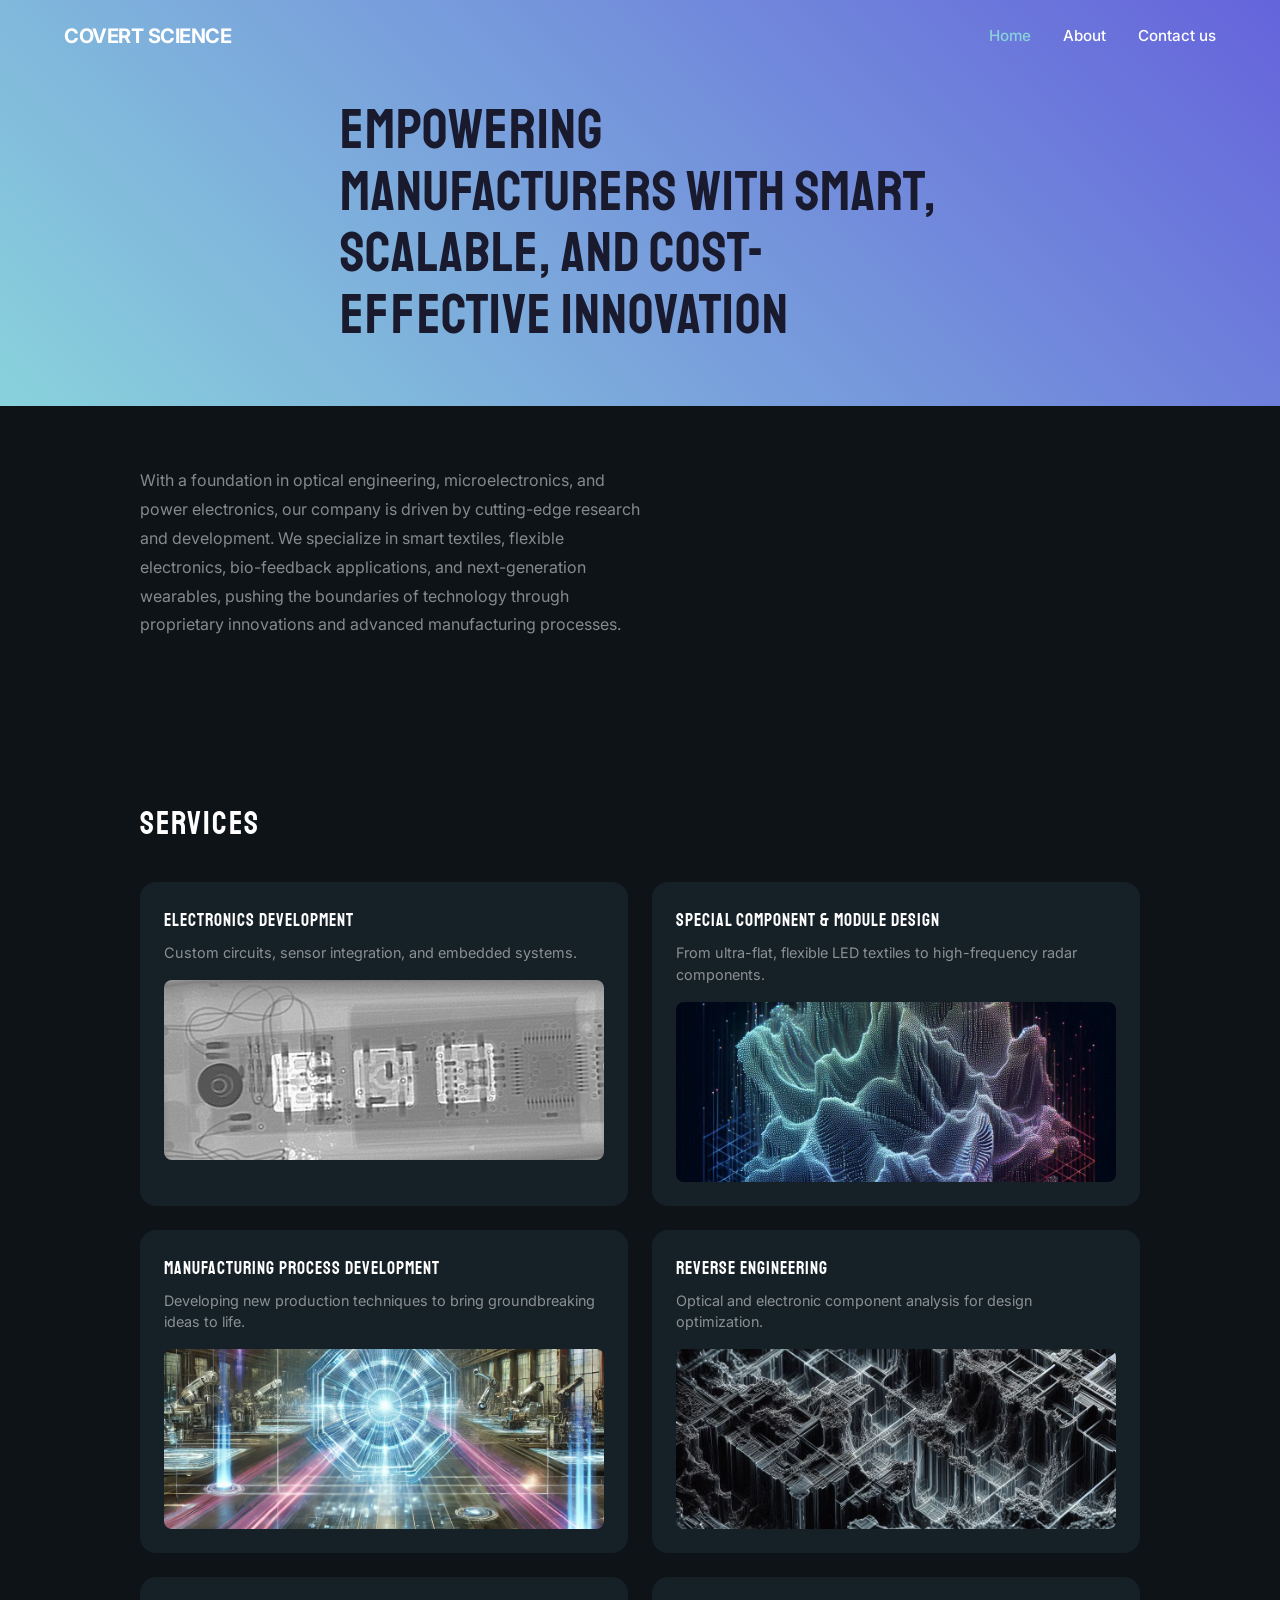
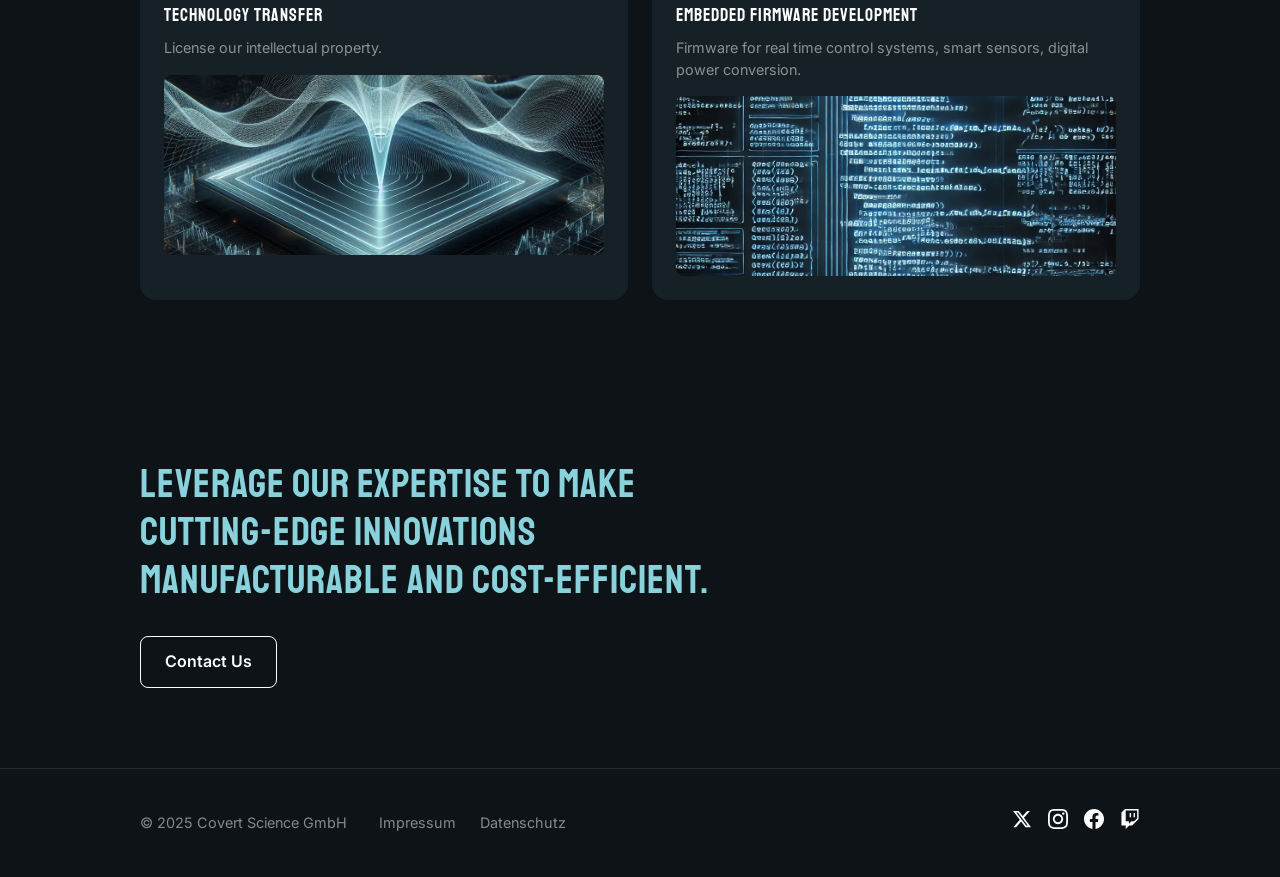
==== commit 9a8e2c7a: "Fix alignment and add social icons to footer - Consistent left-edge alignment using container with 1" ====
--- a/index.html
+++ b/index.html
@@ -15,7 +15,7 @@
     <!-- Navigation -->
     <nav class="nav">
         <div class="nav-container">
-            <a href="index.html" class="nav-logo">covert science</a>
+            <a href="index.html" class="nav-logo">COVERT SCIENCE</a>
             <button class="nav-toggle" aria-label="Toggle menu">
                 <span></span>
                 <span></span>
@@ -31,7 +31,7 @@
 
     <!-- Hero Section with Gradient -->
     <section class="hero">
-        <div class="hero-inner">
+        <div class="container">
             <h1 class="hero-headline">Empowering Manufacturers with Smart, Scalable, and Cost-Effective Innovation</h1>
         </div>
     </section>
@@ -115,11 +115,21 @@
 
     <!-- Footer -->
     <footer class="footer">
-        <div class="footer-content">
-            <p class="footer-copyright">&copy; 2025 Covert Science GmbH</p>
-            <div class="footer-links">
-                <a href="impressum.html">Impressum</a>
-                <a href="datenschutz.html">Datenschutz</a>
+        <div class="container">
+            <div class="footer-content">
+                <div class="footer-left">
+                    <p class="footer-copyright">&copy; 2025 Covert Science GmbH</p>
+                    <div class="footer-links">
+                        <a href="impressum.html">Impressum</a>
+                        <a href="datenschutz.html">Datenschutz</a>
+                    </div>
+                </div>
+                <div class="footer-social">
+                    <a href="#" aria-label="Twitter"><svg width="20" height="20" fill="currentColor" viewBox="0 0 24 24"><path d="M18.244 2.25h3.308l-7.227 8.26 8.502 11.24H16.17l-5.214-6.817L4.99 21.75H1.68l7.73-8.835L1.254 2.25H8.08l4.713 6.231zm-1.161 17.52h1.833L7.084 4.126H5.117z"/></svg></a>
+                    <a href="#" aria-label="Instagram"><svg width="20" height="20" fill="currentColor" viewBox="0 0 24 24"><path d="M12 2.163c3.204 0 3.584.012 4.85.07 3.252.148 4.771 1.691 4.919 4.919.058 1.265.069 1.645.069 4.849 0 3.205-.012 3.584-.069 4.849-.149 3.225-1.664 4.771-4.919 4.919-1.266.058-1.644.07-4.85.07-3.204 0-3.584-.012-4.849-.07-3.26-.149-4.771-1.699-4.919-4.92-.058-1.265-.07-1.644-.07-4.849 0-3.204.013-3.583.07-4.849.149-3.227 1.664-4.771 4.919-4.919 1.266-.057 1.645-.069 4.849-.069zm0-2.163c-3.259 0-3.667.014-4.947.072-4.358.2-6.78 2.618-6.98 6.98-.059 1.281-.073 1.689-.073 4.948 0 3.259.014 3.668.072 4.948.2 4.358 2.618 6.78 6.98 6.98 1.281.058 1.689.072 4.948.072 3.259 0 3.668-.014 4.948-.072 4.354-.2 6.782-2.618 6.979-6.98.059-1.28.073-1.689.073-4.948 0-3.259-.014-3.667-.072-4.947-.196-4.354-2.617-6.78-6.979-6.98-1.281-.059-1.69-.073-4.949-.073zm0 5.838c-3.403 0-6.162 2.759-6.162 6.162s2.759 6.163 6.162 6.163 6.162-2.759 6.162-6.163c0-3.403-2.759-6.162-6.162-6.162zm0 10.162c-2.209 0-4-1.79-4-4 0-2.209 1.791-4 4-4s4 1.791 4 4c0 2.21-1.791 4-4 4zm6.406-11.845c-.796 0-1.441.645-1.441 1.44s.645 1.44 1.441 1.44c.795 0 1.439-.645 1.439-1.44s-.644-1.44-1.439-1.44z"/></svg></a>
+                    <a href="#" aria-label="Facebook"><svg width="20" height="20" fill="currentColor" viewBox="0 0 24 24"><path d="M24 12.073c0-6.627-5.373-12-12-12s-12 5.373-12 12c0 5.99 4.388 10.954 10.125 11.854v-8.385H7.078v-3.47h3.047V9.43c0-3.007 1.792-4.669 4.533-4.669 1.312 0 2.686.235 2.686.235v2.953H15.83c-1.491 0-1.956.925-1.956 1.874v2.25h3.328l-.532 3.47h-2.796v8.385C19.612 23.027 24 18.062 24 12.073z"/></svg></a>
+                    <a href="#" aria-label="Twitch"><svg width="20" height="20" fill="currentColor" viewBox="0 0 24 24"><path d="M11.571 4.714h1.715v5.143H11.57zm4.715 0H18v5.143h-1.714zM6 0L1.714 4.286v15.428h5.143V24l4.286-4.286h3.428L22.286 12V0zm14.571 11.143l-3.428 3.428h-3.429l-3 3v-3H6.857V1.714h13.714Z"/></svg></a>
+                </div>
             </div>
         </div>
     </footer>
--- a/css/style.css
+++ b/css/style.css
@@ -53,7 +53,19 @@
 .container {
     max-width: var(--max-width);
     margin: 0 auto;
-    padding: 0 24px;
+    padding: 0 100px;
+}
+
+@media (max-width: 1024px) {
+    .container {
+        padding: 0 60px;
+    }
+}
+
+@media (max-width: 768px) {
+    .container {
+        padding: 0 24px;
+    }
 }
 
 /* Navigation - Homepage */
@@ -142,15 +154,13 @@
 .hero {
     background: linear-gradient(45deg, var(--accent-cyan) 0%, var(--accent-purple) 100%);
     min-height: 400px;
-    padding: 120px 24px 60px;
+    padding-top: 100px;
     display: flex;
     align-items: flex-end;
 }
 
-.hero-inner {
-    max-width: var(--max-width);
-    margin: 0 auto;
-    width: 100%;
+.hero .container {
+    padding-bottom: 60px;
 }
 
 .hero-headline {
@@ -167,7 +177,7 @@
 /* Description Section */
 .description-section {
     background: var(--bg-primary);
-    padding: 60px 24px 80px;
+    padding: 60px 0 80px;
 }
 
 .description-text {
@@ -214,7 +224,7 @@
 
 /* Section Styling */
 .section {
-    padding: 80px 24px;
+    padding: 80px 0;
 }
 
 .section-dark {
@@ -255,8 +265,6 @@
     display: grid;
     grid-template-columns: repeat(2, 1fr);
     gap: 24px;
-    max-width: var(--max-width);
-    margin: 0 auto;
 }
 
 .service-card {
@@ -269,17 +277,14 @@
 
 .service-card-content {
     padding: 24px 24px 16px;
-    order: 1;
 }
 
 .service-card-image {
-    width: 100%;
+    width: calc(100% - 48px);
     height: 180px;
     object-fit: cover;
-    order: 2;
     border-radius: 8px;
     margin: 0 24px 24px;
-    width: calc(100% - 48px);
 }
 
 .service-card h3 {
@@ -301,11 +306,7 @@
 /* CTA Section */
 .cta {
     background: var(--bg-primary);
-    padding: 80px 24px;
-}
-
-.cta .container {
-    max-width: 800px;
+    padding: 80px 0;
 }
 
 .cta-text {
@@ -317,6 +318,7 @@
     line-height: 1.2;
     color: var(--accent-cyan);
     margin-bottom: 32px;
+    max-width: 600px;
 }
 
 .cta .btn {
@@ -532,26 +534,30 @@
 
 /* Footer */
 .footer {
-    background: var(--bg-card);
-    padding: 40px 24px;
-    text-align: center;
+    background: var(--bg-primary);
+    padding: 40px 0;
     border-top: 1px solid rgba(255, 255, 255, 0.1);
 }
 
 .footer-content {
-    max-width: var(--max-width);
-    margin: 0 auto;
+    display: flex;
+    justify-content: space-between;
+    align-items: center;
+}
+
+.footer-left {
+    display: flex;
+    align-items: center;
+    gap: 32px;
 }
 
 .footer-copyright {
     font-size: 0.9rem;
     color: var(--text-muted);
-    margin-bottom: 16px;
 }
 
 .footer-links {
     display: flex;
-    justify-content: center;
     gap: 24px;
 }
 
@@ -564,7 +570,20 @@
 
 .footer-links a:hover {
     color: var(--text-white);
-    opacity: 1;
+}
+
+.footer-social {
+    display: flex;
+    gap: 16px;
+}
+
+.footer-social a {
+    color: var(--text-white);
+    transition: opacity 0.2s ease;
+}
+
+.footer-social a:hover {
+    opacity: 0.7;
 }
 
 /* Page Header (for inner pages) */
@@ -610,8 +629,12 @@
     }
 
     .hero {
-        min-height: 300px;
-        padding: 100px 20px 40px;
+        min-height: 280px;
+        padding-top: 80px;
+    }
+
+    .hero .container {
+        padding-bottom: 40px;
     }
 
     .hero-headline {
@@ -619,11 +642,11 @@
     }
 
     .description-section {
-        padding: 40px 20px 60px;
+        padding: 40px 0 60px;
     }
 
     .section {
-        padding: 60px 20px;
+        padding: 60px 0;
     }
 
     .services-heading {
@@ -655,9 +678,23 @@
         font-size: 2rem;
     }
 
+    .footer-content {
+        flex-direction: column;
+        gap: 24px;
+        text-align: center;
+    }
+
+    .footer-left {
+        flex-direction: column;
+        gap: 16px;
+    }
+
     .footer-links {
-        flex-direction: column;
-        gap: 12px;
+        justify-content: center;
+    }
+
+    .footer-social {
+        justify-content: center;
     }
 }
 
@@ -667,8 +704,12 @@
     }
 
     .hero {
-        min-height: 250px;
-        padding: 90px 16px 30px;
+        min-height: 220px;
+        padding-top: 70px;
+    }
+
+    .hero .container {
+        padding-bottom: 30px;
     }
 
     .hero-headline {
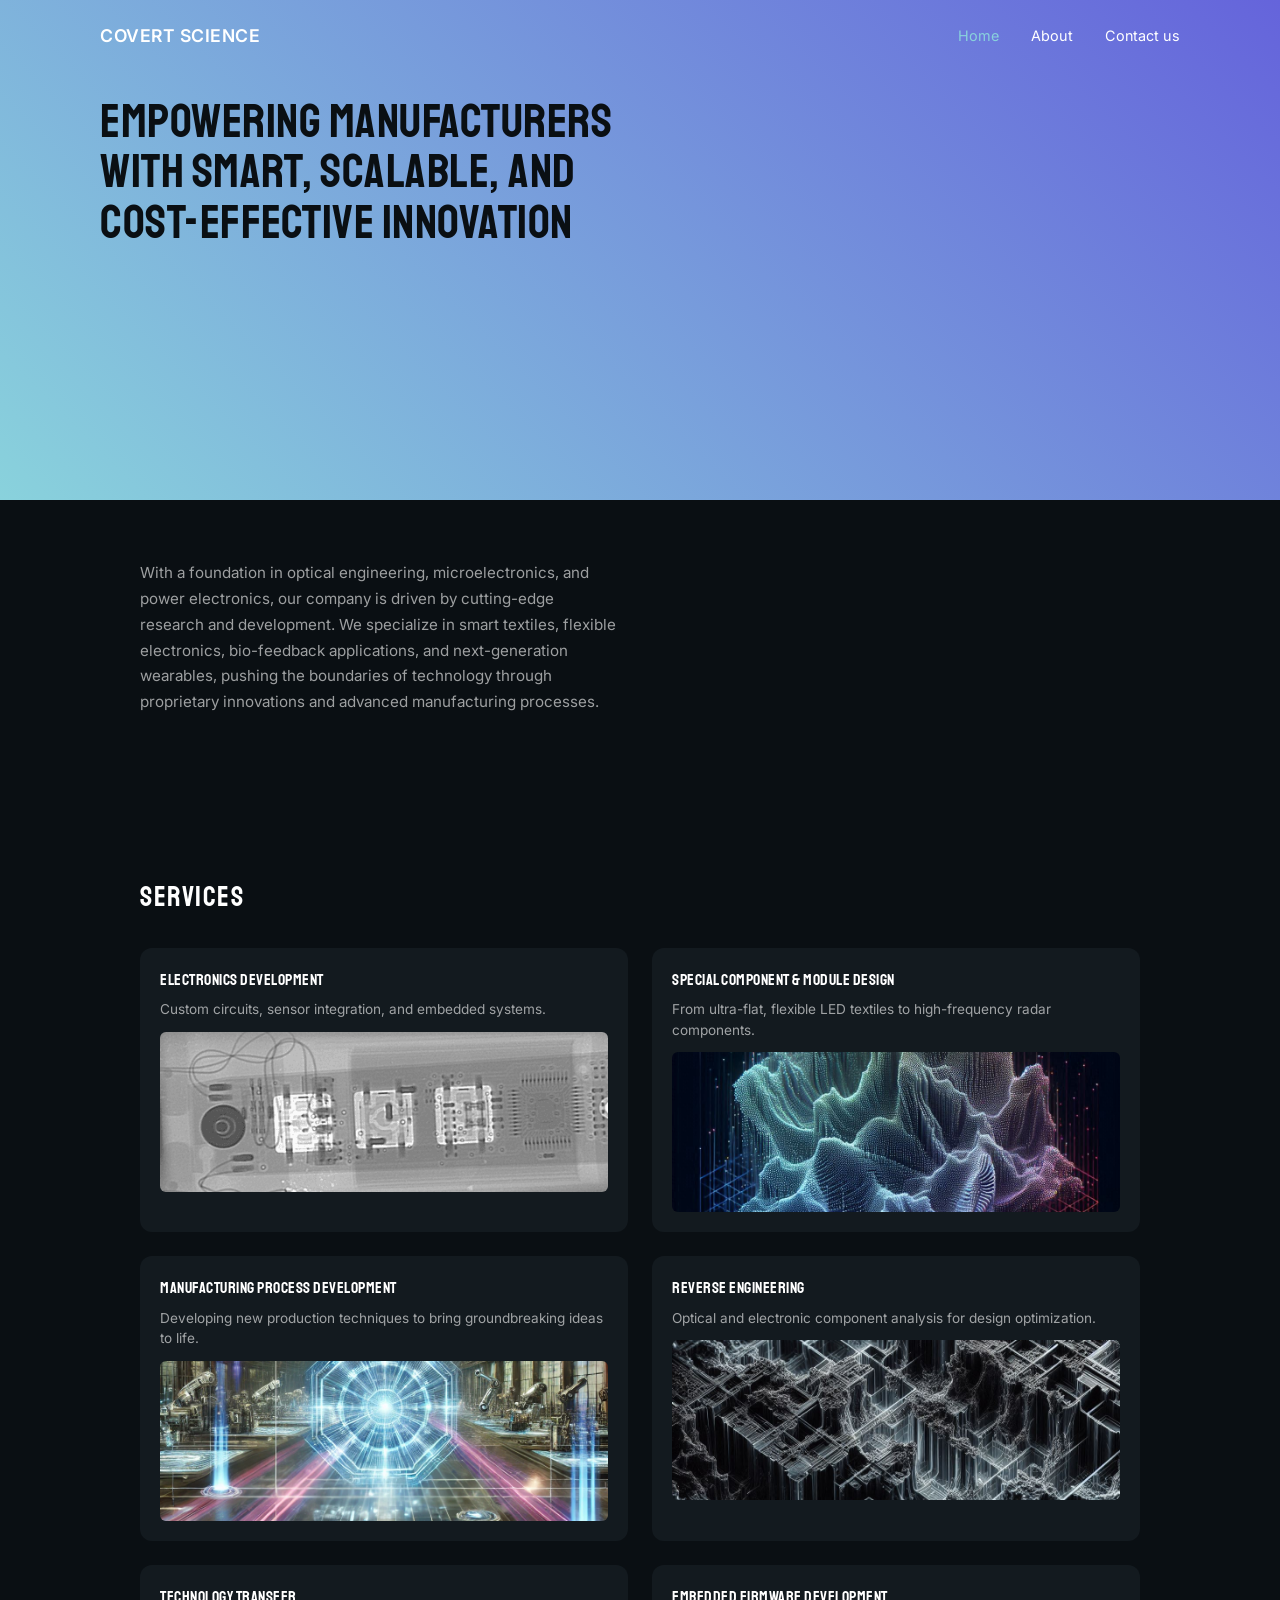
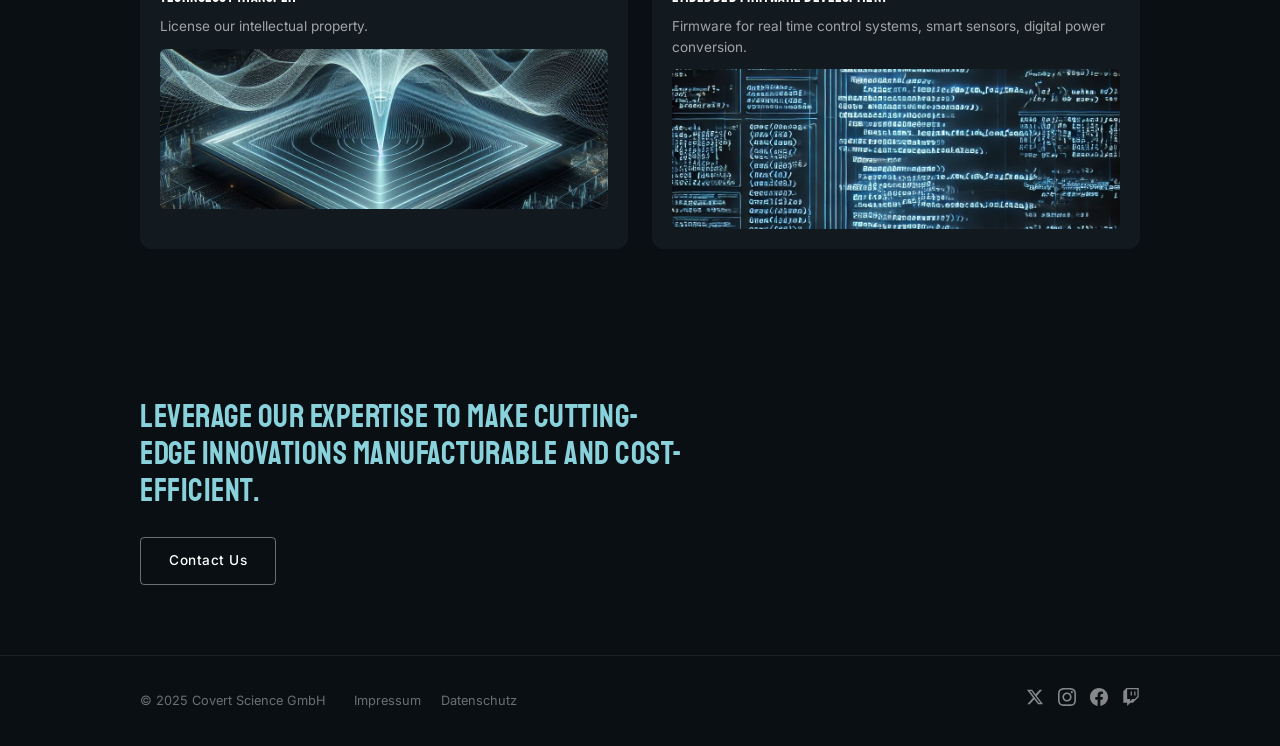
==== commit ee1e7245: "Remove centering from hero - direct padding, no container" ====
--- a/index.html
+++ b/index.html
@@ -31,9 +31,7 @@
 
     <!-- Hero Section with Gradient -->
     <section class="hero">
-        <div class="container">
-            <h1 class="hero-headline">Empowering Manufacturers with Smart, Scalable, and Cost-Effective Innovation</h1>
-        </div>
+        <h1 class="hero-headline">Empowering Manufacturers with Smart, Scalable, and Cost-Effective Innovation</h1>
     </section>
 
     <!-- Description Section -->
--- a/css/style.css
+++ b/css/style.css
@@ -6,15 +6,15 @@
 }
 
 :root {
-    --bg-primary: #0d1317;
-    --bg-card: #162027;
-    --bg-input: #333a3d;
+    --bg-primary: #0a0f13;
+    --bg-card: #131a1f;
+    --bg-input: #1a2228;
     --accent-cyan: #89d2dc;
     --accent-purple: #6564db;
     --accent-blue: #0099ff;
     --text-white: #ffffff;
-    --text-muted: rgba(255, 255, 255, 0.5);
-    --text-placeholder: #71828a;
+    --text-muted: rgba(255, 255, 255, 0.6);
+    --text-placeholder: #4a5568;
     --gradient: linear-gradient(135deg, var(--accent-cyan) 0%, var(--accent-purple) 100%);
     --font-primary: 'Inter', -apple-system, BlinkMacSystemFont, 'Segoe UI', Roboto, sans-serif;
     --font-display: 'Staatliches', cursive;
@@ -87,9 +87,7 @@
 }
 
 .nav-container {
-    max-width: var(--max-width);
-    margin: 0 auto;
-    padding: 0 24px;
+    padding: 0 100px;
     display: flex;
     justify-content: space-between;
     align-items: center;
@@ -97,11 +95,11 @@
 }
 
 .nav-logo {
-    font-size: 1.25rem;
-    font-weight: 700;
+    font-size: 1.1rem;
+    font-weight: 600;
     color: var(--text-white);
     text-decoration: none;
-    letter-spacing: -0.5px;
+    letter-spacing: 0.5px;
 }
 
 .nav-logo:hover {
@@ -116,8 +114,8 @@
 
 .nav-links a {
     color: var(--text-white);
-    font-size: 0.95rem;
-    font-weight: 500;
+    font-size: 0.9rem;
+    font-weight: 400;
     text-decoration: none;
     transition: color 0.2s ease;
 }
@@ -153,25 +151,20 @@
 /* Hero Section */
 .hero {
     background: linear-gradient(45deg, var(--accent-cyan) 0%, var(--accent-purple) 100%);
-    min-height: 400px;
-    padding-top: 100px;
-    display: flex;
-    align-items: flex-end;
-}
-
-.hero .container {
-    padding-bottom: 60px;
+    min-height: 500px;
+    padding: 96px 100px 56px;
 }
 
 .hero-headline {
     font-family: var(--font-display);
-    font-size: 3.5rem;
+    font-size: 3rem;
     font-weight: 400;
-    line-height: 1.1;
-    color: #1a1a2e;
-    max-width: 600px;
+    line-height: 1.05;
+    color: #0a0f13;
+    max-width: 580px;
     text-transform: uppercase;
-    letter-spacing: 1px;
+    letter-spacing: 0.5px;
+    text-align: left;
 }
 
 /* Description Section */
@@ -181,22 +174,23 @@
 }
 
 .description-text {
-    font-size: 1rem;
+    font-size: 0.95rem;
     color: var(--text-muted);
-    line-height: 1.8;
-    max-width: 500px;
+    line-height: 1.7;
+    max-width: 480px;
 }
 
 .btn {
     display: inline-block;
-    padding: 12px 28px;
-    font-size: 1rem;
-    font-weight: 600;
-    border-radius: 8px;
+    padding: 14px 32px;
+    font-size: 0.9rem;
+    font-weight: 500;
+    border-radius: 4px;
     cursor: pointer;
     transition: all 0.2s ease;
     text-decoration: none;
     border: none;
+    letter-spacing: 0.5px;
 }
 
 .btn-primary {
@@ -253,11 +247,11 @@
 /* Services Section */
 .services-heading {
     font-family: var(--font-display);
-    font-size: 2rem;
+    font-size: 1.75rem;
     font-weight: 400;
     text-transform: uppercase;
-    letter-spacing: 2px;
-    margin-bottom: 32px;
+    letter-spacing: 1.5px;
+    margin-bottom: 28px;
     color: var(--text-white);
 }
 
@@ -269,36 +263,36 @@
 
 .service-card {
     background: var(--bg-card);
-    border-radius: 16px;
+    border-radius: 12px;
     overflow: hidden;
     display: flex;
     flex-direction: column;
 }
 
 .service-card-content {
-    padding: 24px 24px 16px;
+    padding: 20px 20px 12px;
 }
 
 .service-card-image {
-    width: calc(100% - 48px);
-    height: 180px;
+    width: calc(100% - 40px);
+    height: 160px;
     object-fit: cover;
-    border-radius: 8px;
-    margin: 0 24px 24px;
+    border-radius: 6px;
+    margin: 0 20px 20px;
 }
 
 .service-card h3 {
     font-family: var(--font-display);
-    font-size: 1.1rem;
+    font-size: 1rem;
     font-weight: 400;
     text-transform: uppercase;
-    letter-spacing: 1px;
-    margin-bottom: 8px;
+    letter-spacing: 0.5px;
+    margin-bottom: 6px;
     color: var(--text-white);
 }
 
 .service-card p {
-    font-size: 0.9rem;
+    font-size: 0.85rem;
     color: var(--text-muted);
     line-height: 1.5;
 }
@@ -306,126 +300,88 @@
 /* CTA Section */
 .cta {
     background: var(--bg-primary);
-    padding: 80px 0;
+    padding: 70px 0;
 }
 
 .cta-text {
     font-family: var(--font-display);
-    font-size: 2.5rem;
+    font-size: 2rem;
     font-weight: 400;
     text-transform: uppercase;
-    letter-spacing: 1px;
-    line-height: 1.2;
+    letter-spacing: 0.5px;
+    line-height: 1.15;
     color: var(--accent-cyan);
-    margin-bottom: 32px;
-    max-width: 600px;
+    margin-bottom: 28px;
+    max-width: 550px;
 }
 
 .cta .btn {
     background: transparent;
     color: var(--text-white);
-    border: 1px solid var(--text-white);
-    padding: 12px 24px;
+    border: 1px solid rgba(255, 255, 255, 0.4);
+    padding: 12px 28px;
+    font-size: 0.85rem;
 }
 
 .cta .btn:hover {
     background: var(--text-white);
     color: var(--bg-primary);
-}
-
-/* About Page */
-.about-hero {
-    background: var(--gradient);
-    padding: 160px 24px 80px;
-    text-align: center;
-}
-
-.about-hero h1 {
+    border-color: var(--text-white);
+}
+
+/* About Page - Simple dark background layout */
+.about-page {
+    background: var(--bg-primary);
+    padding-top: 120px;
+    padding-bottom: 80px;
+    min-height: calc(100vh - 100px);
+}
+
+.about-text-content {
+    max-width: 700px;
+}
+
+.about-text-content p {
+    font-size: 1.05rem;
+    color: var(--text-white);
+    line-height: 1.7;
+    margin-bottom: 24px;
+}
+
+.about-label {
+    font-weight: 600;
+    margin-top: 32px;
+}
+
+/* Contact Page - Simple dark background layout */
+.contact-page {
+    background: var(--bg-primary);
+    padding-top: 100px;
+    padding-bottom: 80px;
+    min-height: calc(100vh - 100px);
+}
+
+.contact-title {
     font-size: 2.5rem;
     font-weight: 700;
-    margin-bottom: 16px;
-}
-
-.about-hero p {
-    font-size: 1.1rem;
-    color: rgba(255, 255, 255, 0.9);
-    max-width: 700px;
+    text-align: center;
+    margin-bottom: 48px;
+    color: var(--text-white);
+}
+
+.contact-form-container {
+    max-width: 500px;
     margin: 0 auto;
 }
 
-.about-content {
-    max-width: 800px;
-    margin: 0 auto;
-}
-
-.about-section {
-    margin-bottom: 48px;
-}
-
-.about-section h2 {
-    font-size: 1.5rem;
-    font-weight: 600;
-    margin-bottom: 16px;
-    color: var(--accent-cyan);
-}
-
-.about-section p {
-    font-size: 1rem;
-    color: var(--text-muted);
-    line-height: 1.8;
-    margin-bottom: 16px;
-}
-
-.about-section ul {
-    list-style: none;
-    padding: 0;
-}
-
-.about-section li {
-    font-size: 1rem;
-    color: var(--text-muted);
-    padding: 8px 0;
-    padding-left: 24px;
-    position: relative;
-}
-
-.about-section li::before {
-    content: '';
-    position: absolute;
-    left: 0;
-    top: 50%;
-    transform: translateY(-50%);
-    width: 8px;
-    height: 8px;
-    background: var(--gradient);
-    border-radius: 50%;
-}
-
-/* Contact Page */
-.contact-hero {
-    background: var(--gradient);
-    padding: 160px 24px 80px;
-    text-align: center;
-}
-
-.contact-hero h1 {
-    font-size: 2.5rem;
-    font-weight: 700;
-    margin-bottom: 16px;
-}
-
-.contact-hero p {
-    font-size: 1.1rem;
-    color: rgba(255, 255, 255, 0.9);
-}
-
-.contact-form-container {
-    max-width: 600px;
-    margin: 0 auto;
+.form-row {
+    display: grid;
+    grid-template-columns: 1fr 1fr;
+    gap: 16px;
 }
 
 .form-group {
-    margin-bottom: 24px;
+    margin-bottom: 20px;
 }
 
 .form-group label {
@@ -439,51 +395,62 @@
 .form-group input,
 .form-group textarea {
     width: 100%;
-    padding: 12px 16px;
-    font-size: 1rem;
+    padding: 14px 16px;
+    font-size: 0.95rem;
     font-family: var(--font-primary);
-    background: var(--bg-input);
-    border: 2px solid transparent;
-    border-radius: 8px;
-    color: var(--text-white);
-    transition: border-color 0.2s ease;
+    background: #2a3439;
+    border: none;
+    border-radius: 6px;
+    color: var(--text-white);
+    transition: box-shadow 0.2s ease;
 }
 
 .form-group input::placeholder,
 .form-group textarea::placeholder {
-    color: var(--text-placeholder);
+    color: rgba(255, 255, 255, 0.4);
 }
 
 .form-group input:focus,
 .form-group textarea:focus {
     outline: none;
-    border-color: var(--accent-blue);
+    box-shadow: 0 0 0 2px var(--accent-cyan);
 }
 
 .form-group textarea {
-    min-height: 150px;
+    min-height: 120px;
     resize: vertical;
 }
 
 .form-submit {
-    text-align: center;
-}
-
-.form-submit .btn {
-    min-width: 240px;
-    height: 50px;
+    margin-top: 24px;
+}
+
+.btn-submit {
+    width: 100%;
+    background: #b8b4e8;
+    color: #0a0f13;
+    padding: 16px 32px;
+    font-size: 1rem;
+    font-weight: 500;
+    border-radius: 6px;
+}
+
+.btn-submit:hover {
+    background: #c9c6ed;
+    opacity: 1;
 }
 
 /* Legal Pages */
 .legal-hero {
     background: var(--gradient);
-    padding: 160px 24px 60px;
+    padding: 140px 100px 50px;
     text-align: center;
 }
 
 .legal-hero h1 {
-    font-size: 2.5rem;
-    font-weight: 700;
+    font-size: 2.25rem;
+    font-weight: 600;
+    color: #0a0f13;
 }
 
 .legal-content {
@@ -535,8 +502,8 @@
 /* Footer */
 .footer {
     background: var(--bg-primary);
-    padding: 40px 0;
-    border-top: 1px solid rgba(255, 255, 255, 0.1);
+    padding: 32px 0;
+    border-top: 1px solid rgba(255, 255, 255, 0.08);
 }
 
 .footer-content {
@@ -548,22 +515,22 @@
 .footer-left {
     display: flex;
     align-items: center;
-    gap: 32px;
+    gap: 28px;
 }
 
 .footer-copyright {
-    font-size: 0.9rem;
-    color: var(--text-muted);
+    font-size: 0.8rem;
+    color: rgba(255, 255, 255, 0.4);
 }
 
 .footer-links {
     display: flex;
-    gap: 24px;
+    gap: 20px;
 }
 
 .footer-links a {
-    font-size: 0.9rem;
-    color: var(--text-muted);
+    font-size: 0.8rem;
+    color: rgba(255, 255, 255, 0.4);
     text-decoration: none;
     transition: color 0.2s ease;
 }
@@ -574,16 +541,21 @@
 
 .footer-social {
     display: flex;
-    gap: 16px;
+    gap: 14px;
 }
 
 .footer-social a {
-    color: var(--text-white);
-    transition: opacity 0.2s ease;
+    color: rgba(255, 255, 255, 0.5);
+    transition: color 0.2s ease;
 }
 
 .footer-social a:hover {
-    opacity: 0.7;
+    color: var(--text-white);
+}
+
+.footer-social svg {
+    width: 18px;
+    height: 18px;
 }
 
 /* Page Header (for inner pages) */
@@ -593,31 +565,46 @@
 
 /* Responsive Design */
 @media (max-width: 1024px) {
+    .container,
+    .nav-container {
+        padding: 0 60px;
+    }
+
+    .hero {
+        padding: 80px 60px 48px;
+        min-height: 400px;
+    }
+
     .hero-headline {
-        font-size: 2.75rem;
+        font-size: 2.5rem;
     }
 
     .services-grid {
-        gap: 20px;
+        gap: 18px;
     }
 
     .cta-text {
-        font-size: 2rem;
+        font-size: 1.75rem;
     }
 }
 
 @media (max-width: 768px) {
+    .container,
+    .nav-container {
+        padding: 0 24px;
+    }
+
     .nav-links {
         display: none;
         position: absolute;
         top: 72px;
         left: 0;
         right: 0;
-        background: rgba(13, 19, 23, 0.98);
+        background: rgba(10, 15, 19, 0.98);
         flex-direction: column;
         padding: 24px;
         gap: 16px;
-        border-bottom: 1px solid rgba(255, 255, 255, 0.1);
+        border-bottom: 1px solid rgba(255, 255, 255, 0.08);
     }
 
     .nav-links.active {
@@ -630,36 +617,32 @@
 
     .hero {
         min-height: 280px;
-        padding-top: 80px;
-    }
-
-    .hero .container {
-        padding-bottom: 40px;
+        padding: 80px 24px 36px;
     }
 
     .hero-headline {
-        font-size: 2rem;
+        font-size: 1.75rem;
     }
 
     .description-section {
-        padding: 40px 0 60px;
+        padding: 36px 0 50px;
     }
 
     .section {
-        padding: 60px 0;
+        padding: 50px 0;
     }
 
     .services-heading {
-        font-size: 1.5rem;
+        font-size: 1.35rem;
     }
 
     .services-grid {
         grid-template-columns: 1fr;
-        gap: 16px;
+        gap: 14px;
     }
 
     .service-card-image {
-        height: 160px;
+        height: 140px;
         margin: 0 16px 16px;
         width: calc(100% - 32px);
     }
@@ -668,25 +651,44 @@
         padding: 16px 16px 8px;
     }
 
+    .cta {
+        padding: 50px 0;
+    }
+
     .cta-text {
-        font-size: 1.5rem;
-    }
-
-    .about-hero h1,
-    .contact-hero h1,
+        font-size: 1.35rem;
+    }
+
     .legal-hero h1 {
+        font-size: 1.75rem;
+    }
+
+    .legal-hero {
+        padding: 120px 24px 50px;
+    }
+
+    .about-page,
+    .contact-page {
+        padding-top: 100px;
+    }
+
+    .contact-title {
         font-size: 2rem;
+    }
+
+    .form-row {
+        grid-template-columns: 1fr;
     }
 
     .footer-content {
         flex-direction: column;
-        gap: 24px;
+        gap: 20px;
         text-align: center;
     }
 
     .footer-left {
         flex-direction: column;
-        gap: 16px;
+        gap: 14px;
     }
 
     .footer-links {
@@ -699,17 +701,14 @@
 }
 
 @media (max-width: 480px) {
+    .container,
     .nav-container {
         padding: 0 16px;
     }
 
     .hero {
         min-height: 220px;
-        padding-top: 70px;
-    }
-
-    .hero .container {
-        padding-bottom: 30px;
+        padding: 70px 16px 30px;
     }
 
     .hero-headline {
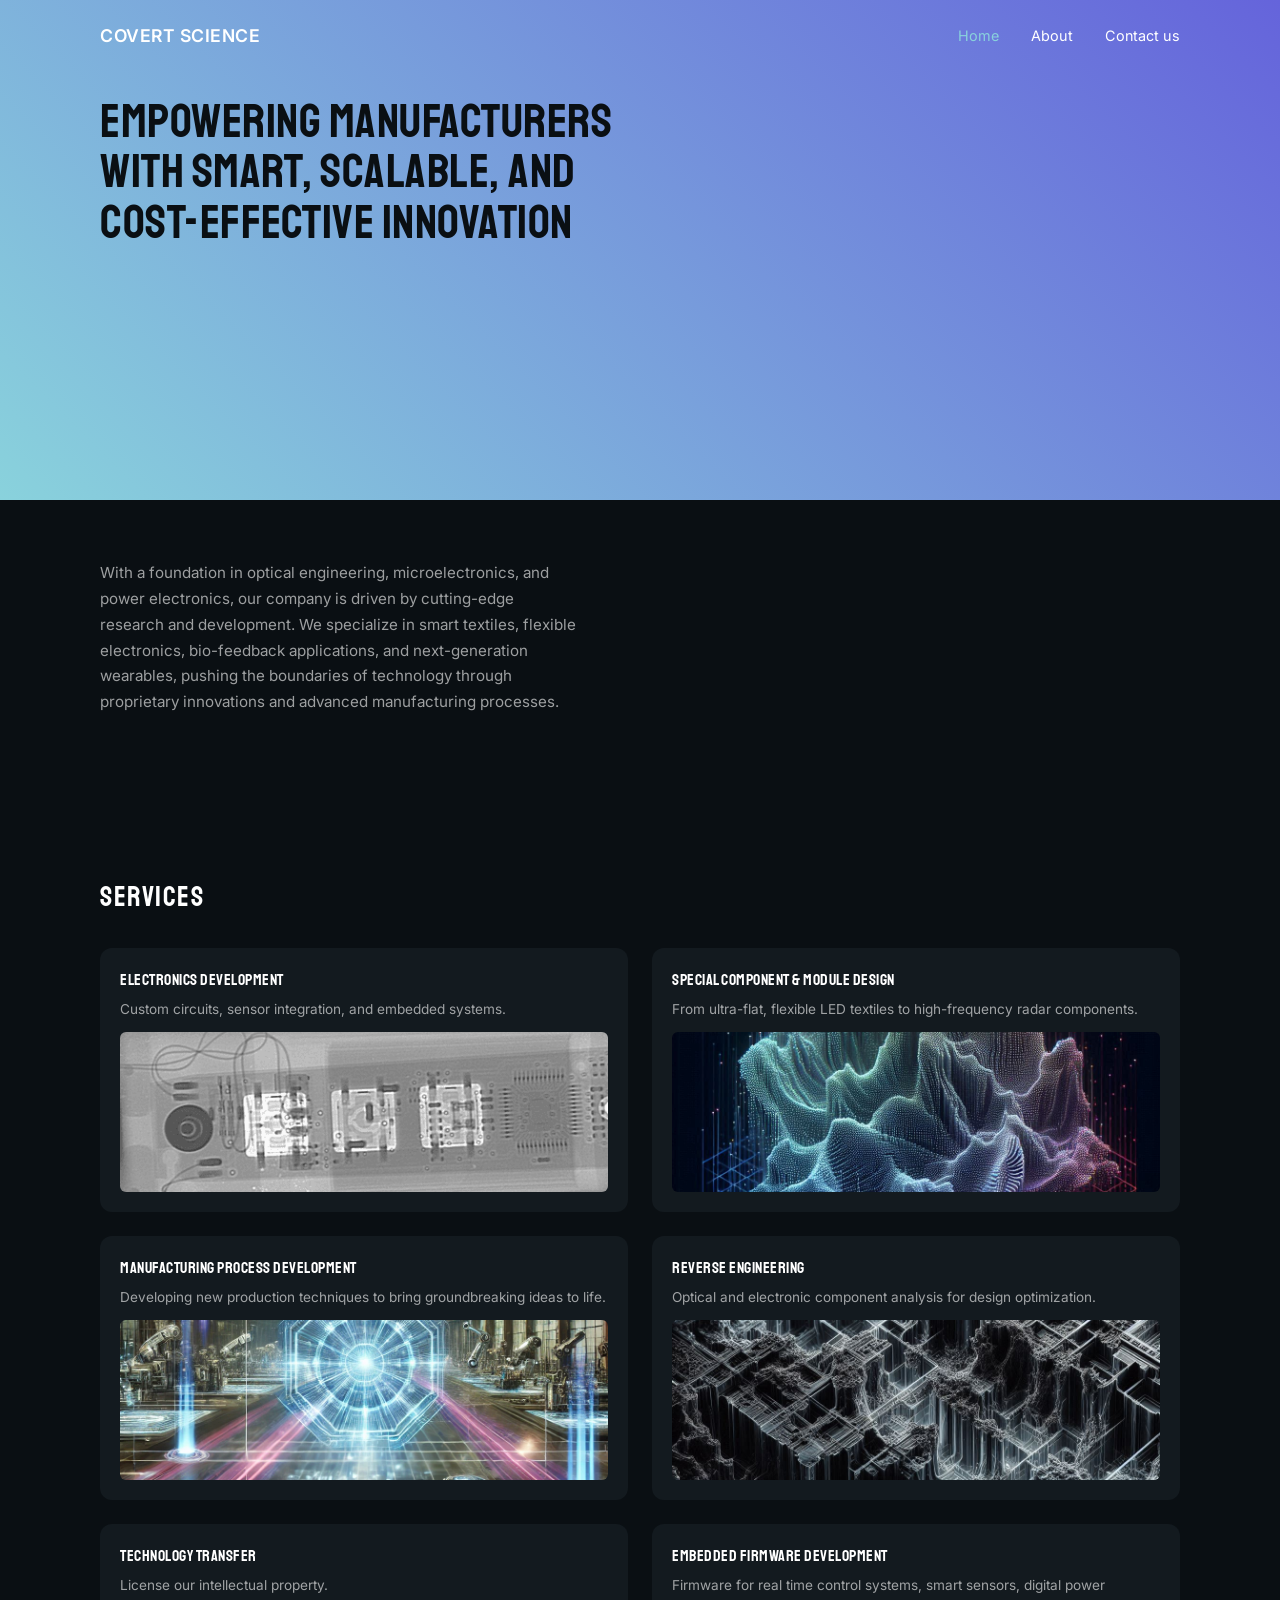
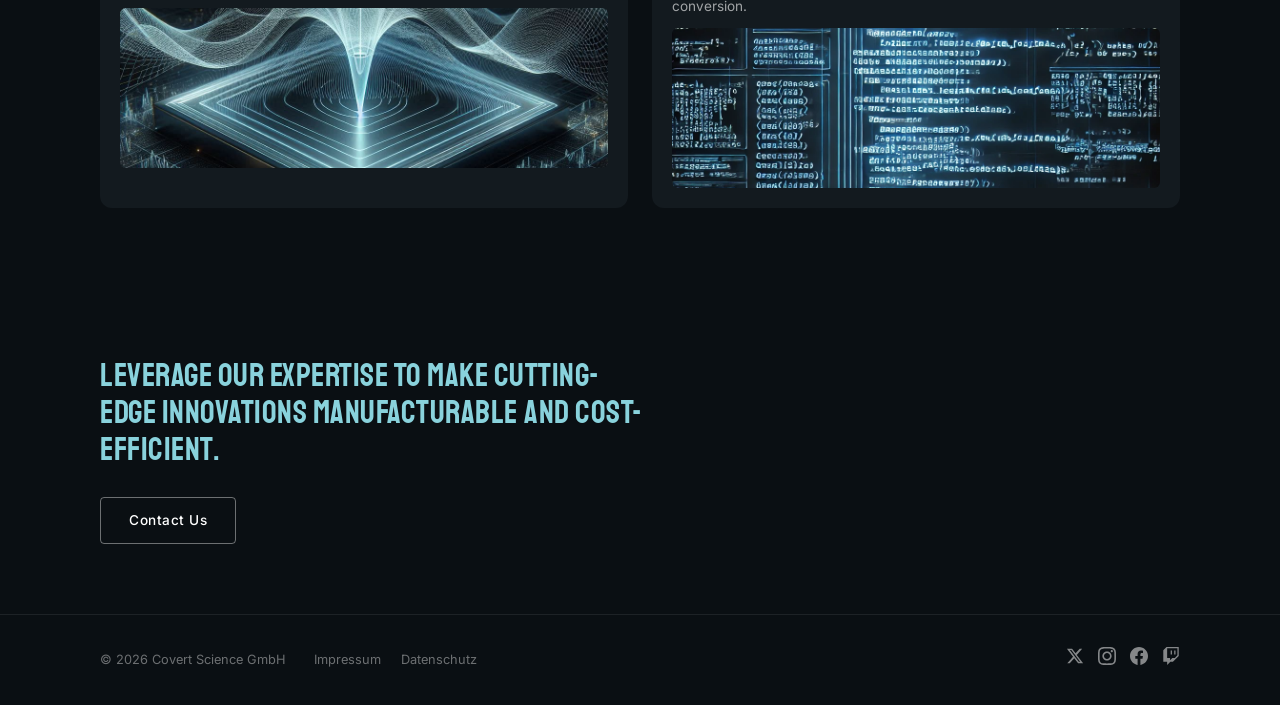
==== commit 6e74c7de: "Launch fixes: working contact form, current year and address - Contact form now posts to FormSubmit " ====
--- a/index.html
+++ b/index.html
@@ -116,7 +116,7 @@
         <div class="container">
             <div class="footer-content">
                 <div class="footer-left">
-                    <p class="footer-copyright">&copy; 2025 Covert Science GmbH</p>
+                    <p class="footer-copyright">&copy; 2026 Covert Science GmbH</p>
                     <div class="footer-links">
                         <a href="impressum.html">Impressum</a>
                         <a href="datenschutz.html">Datenschutz</a>
--- a/css/style.css
+++ b/css/style.css
@@ -19,6 +19,7 @@
     --font-primary: 'Inter', -apple-system, BlinkMacSystemFont, 'Segoe UI', Roboto, sans-serif;
     --font-display: 'Staatliches', cursive;
     --max-width: 1200px;
+    --edge-padding: 100px;
 }
 
 html {
@@ -51,9 +52,7 @@
 
 /* Container */
 .container {
-    max-width: var(--max-width);
-    margin: 0 auto;
-    padding: 0 100px;
+    padding: 0 var(--edge-padding);
 }
 
 @media (max-width: 1024px) {
@@ -87,7 +86,7 @@
 }
 
 .nav-container {
-    padding: 0 100px;
+    padding: 0 var(--edge-padding);
     display: flex;
     justify-content: space-between;
     align-items: center;
@@ -152,7 +151,7 @@
 .hero {
     background: linear-gradient(45deg, var(--accent-cyan) 0%, var(--accent-purple) 100%);
     min-height: 500px;
-    padding: 96px 100px 56px;
+    padding: 96px var(--edge-padding) 56px;
 }
 
 .hero-headline {
@@ -374,6 +373,16 @@
     margin: 0 auto;
 }
 
+.form-success {
+    margin: 0 0 24px;
+    padding: 14px 18px;
+    border-radius: 6px;
+    background: rgba(137, 210, 220, 0.12);
+    border: 1px solid var(--accent-cyan);
+    color: var(--text-white);
+    font-size: 0.95rem;
+}
+
 .form-row {
     display: grid;
     grid-template-columns: 1fr 1fr;
@@ -565,14 +574,14 @@
 
 /* Responsive Design */
 @media (max-width: 1024px) {
-    .container,
-    .nav-container {
-        padding: 0 60px;
+    :root {
+        --edge-padding: 60px;
     }
 
     .hero {
-        padding: 80px 60px 48px;
         min-height: 400px;
+        padding-top: 80px;
+        padding-bottom: 48px;
     }
 
     .hero-headline {
@@ -589,9 +598,8 @@
 }
 
 @media (max-width: 768px) {
-    .container,
-    .nav-container {
-        padding: 0 24px;
+    :root {
+        --edge-padding: 24px;
     }
 
     .nav-links {
@@ -617,7 +625,8 @@
 
     .hero {
         min-height: 280px;
-        padding: 80px 24px 36px;
+        padding-top: 80px;
+        padding-bottom: 36px;
     }
 
     .hero-headline {
@@ -701,14 +710,14 @@
 }
 
 @media (max-width: 480px) {
-    .container,
-    .nav-container {
-        padding: 0 16px;
+    :root {
+        --edge-padding: 16px;
     }
 
     .hero {
         min-height: 220px;
-        padding: 70px 16px 30px;
+        padding-top: 70px;
+        padding-bottom: 30px;
     }
 
     .hero-headline {
